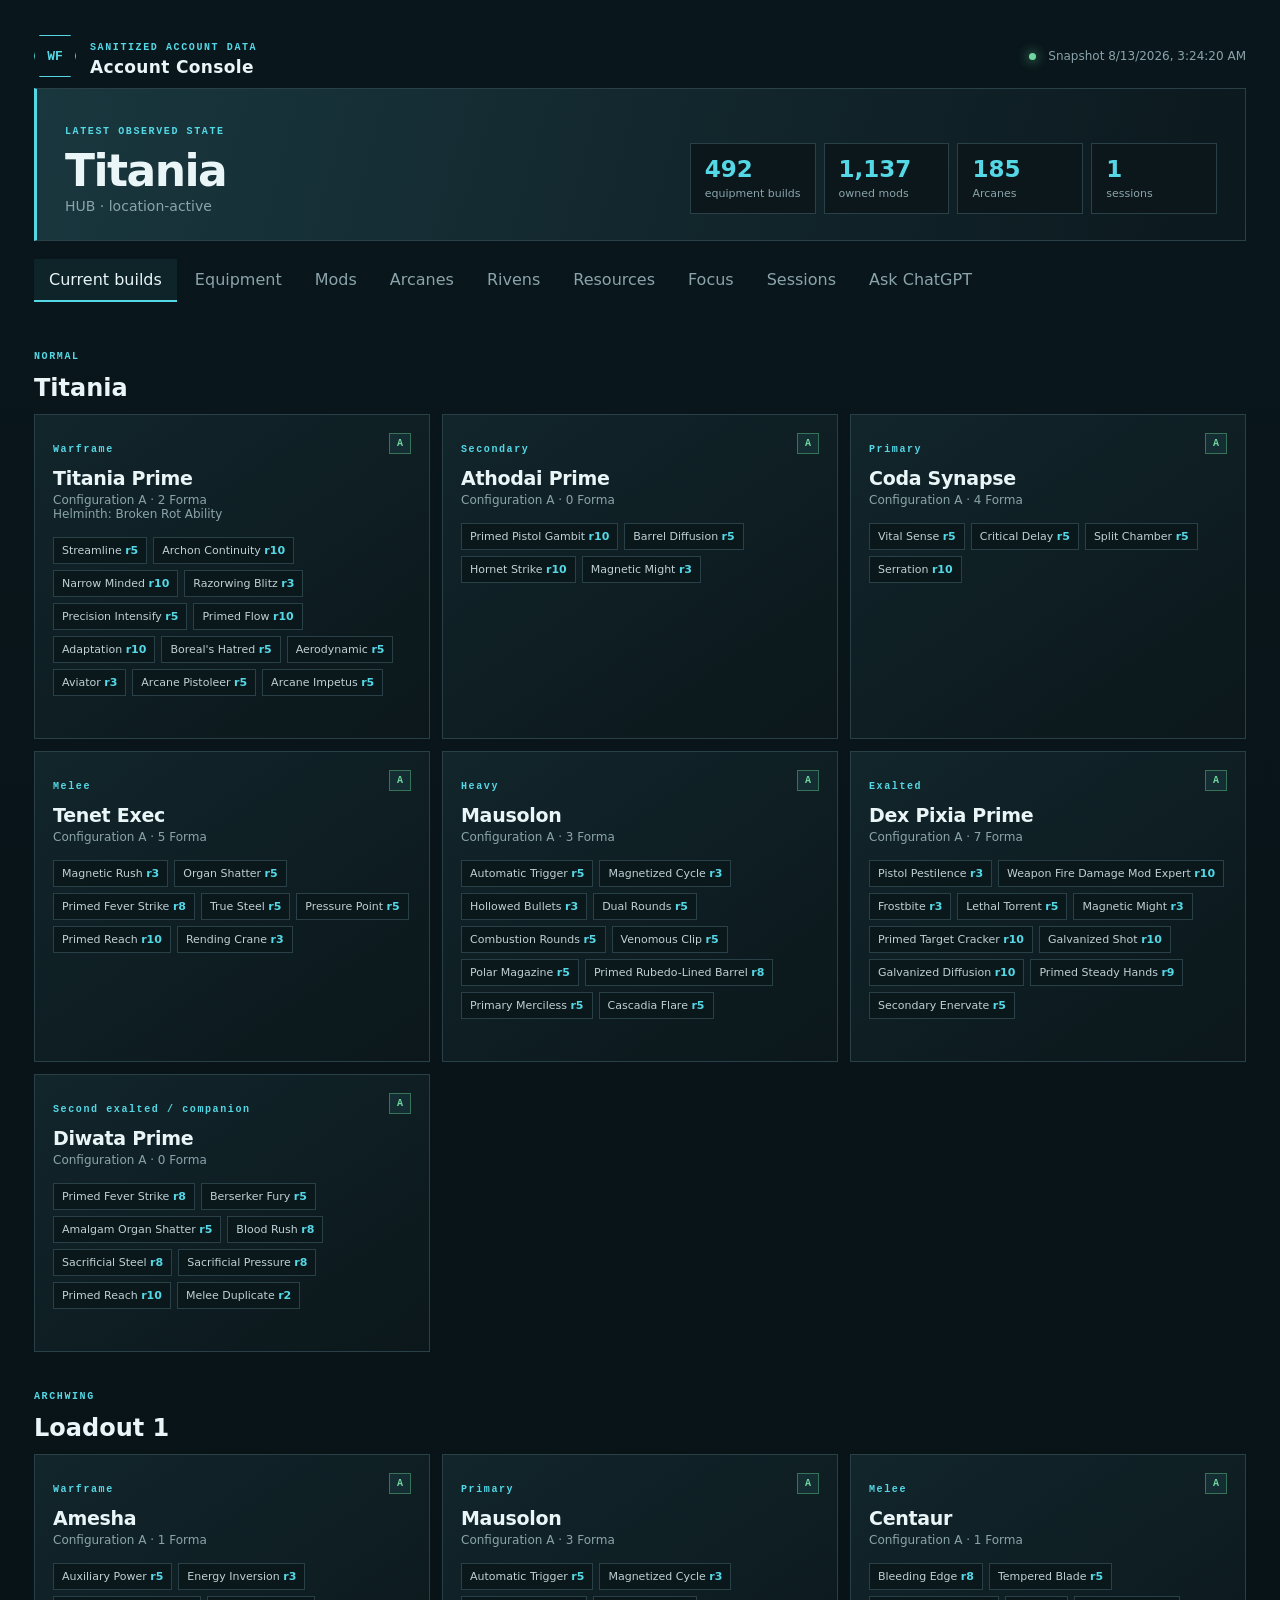
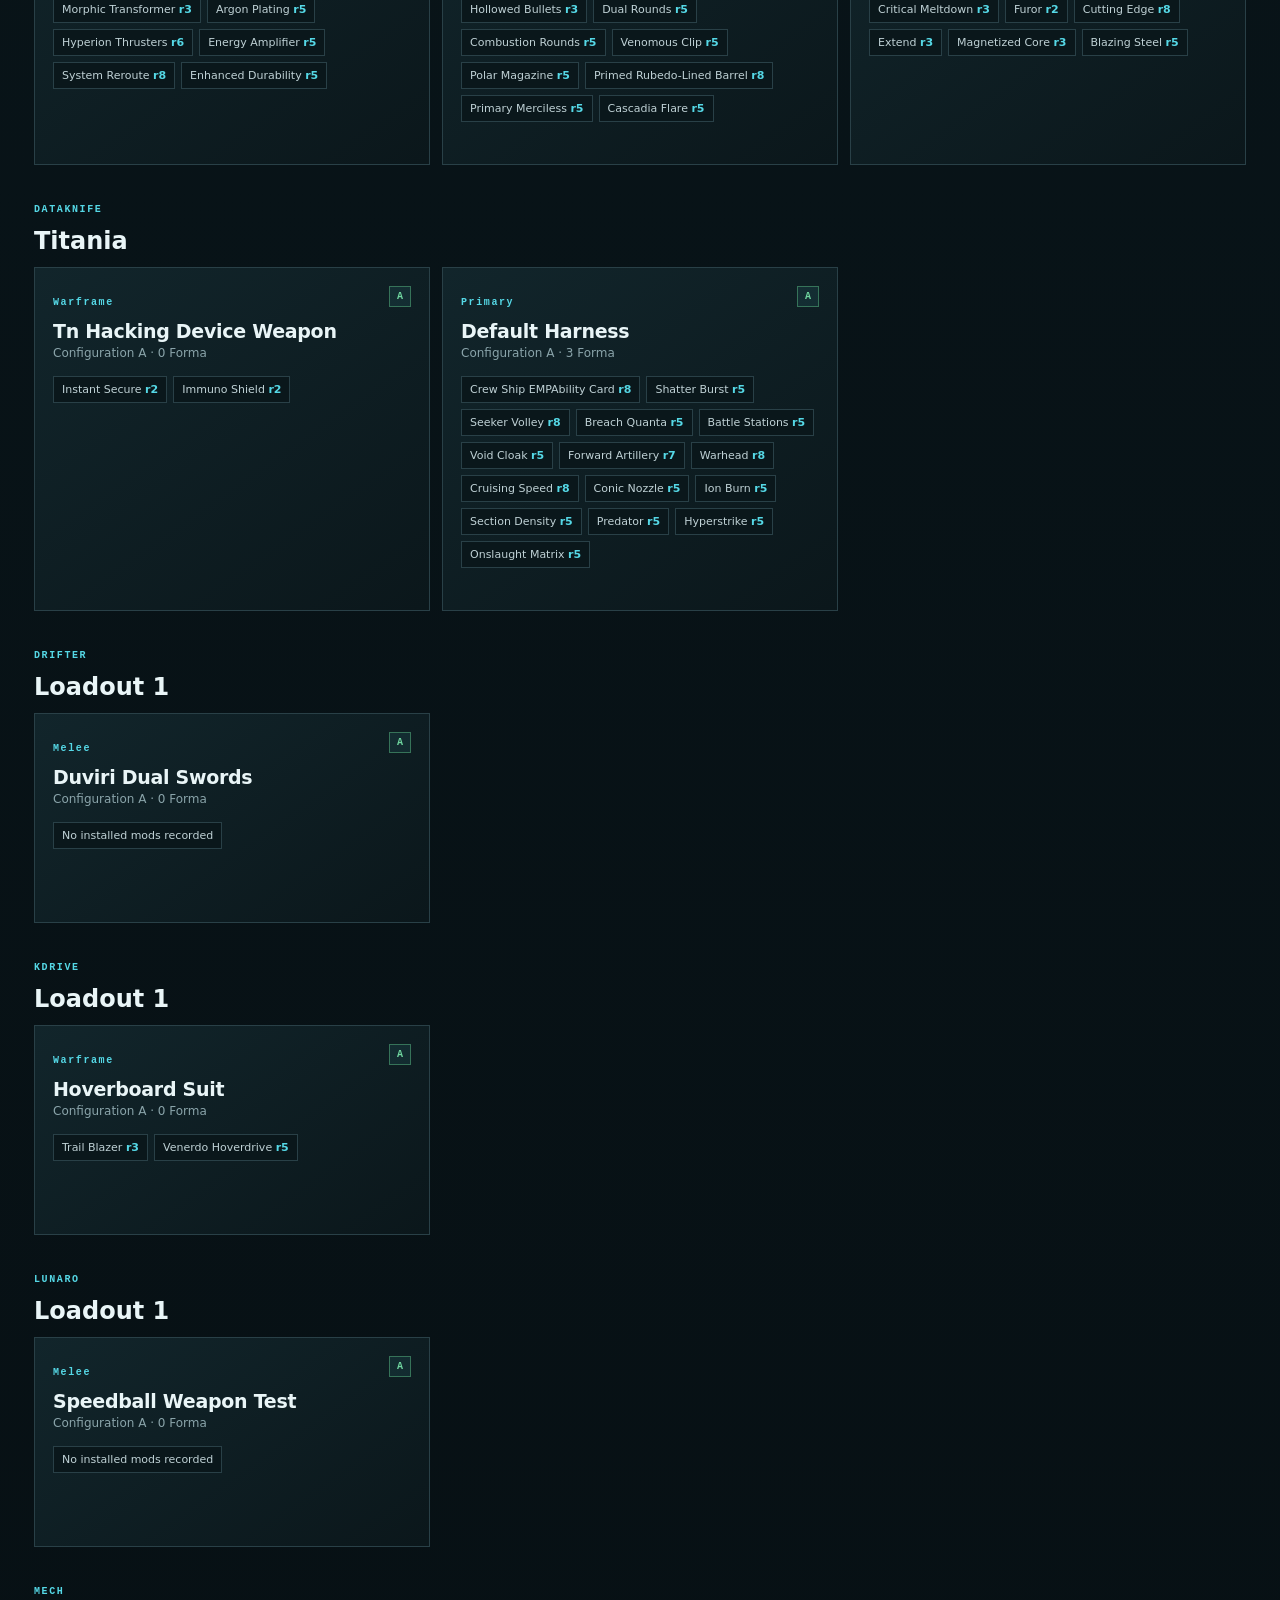
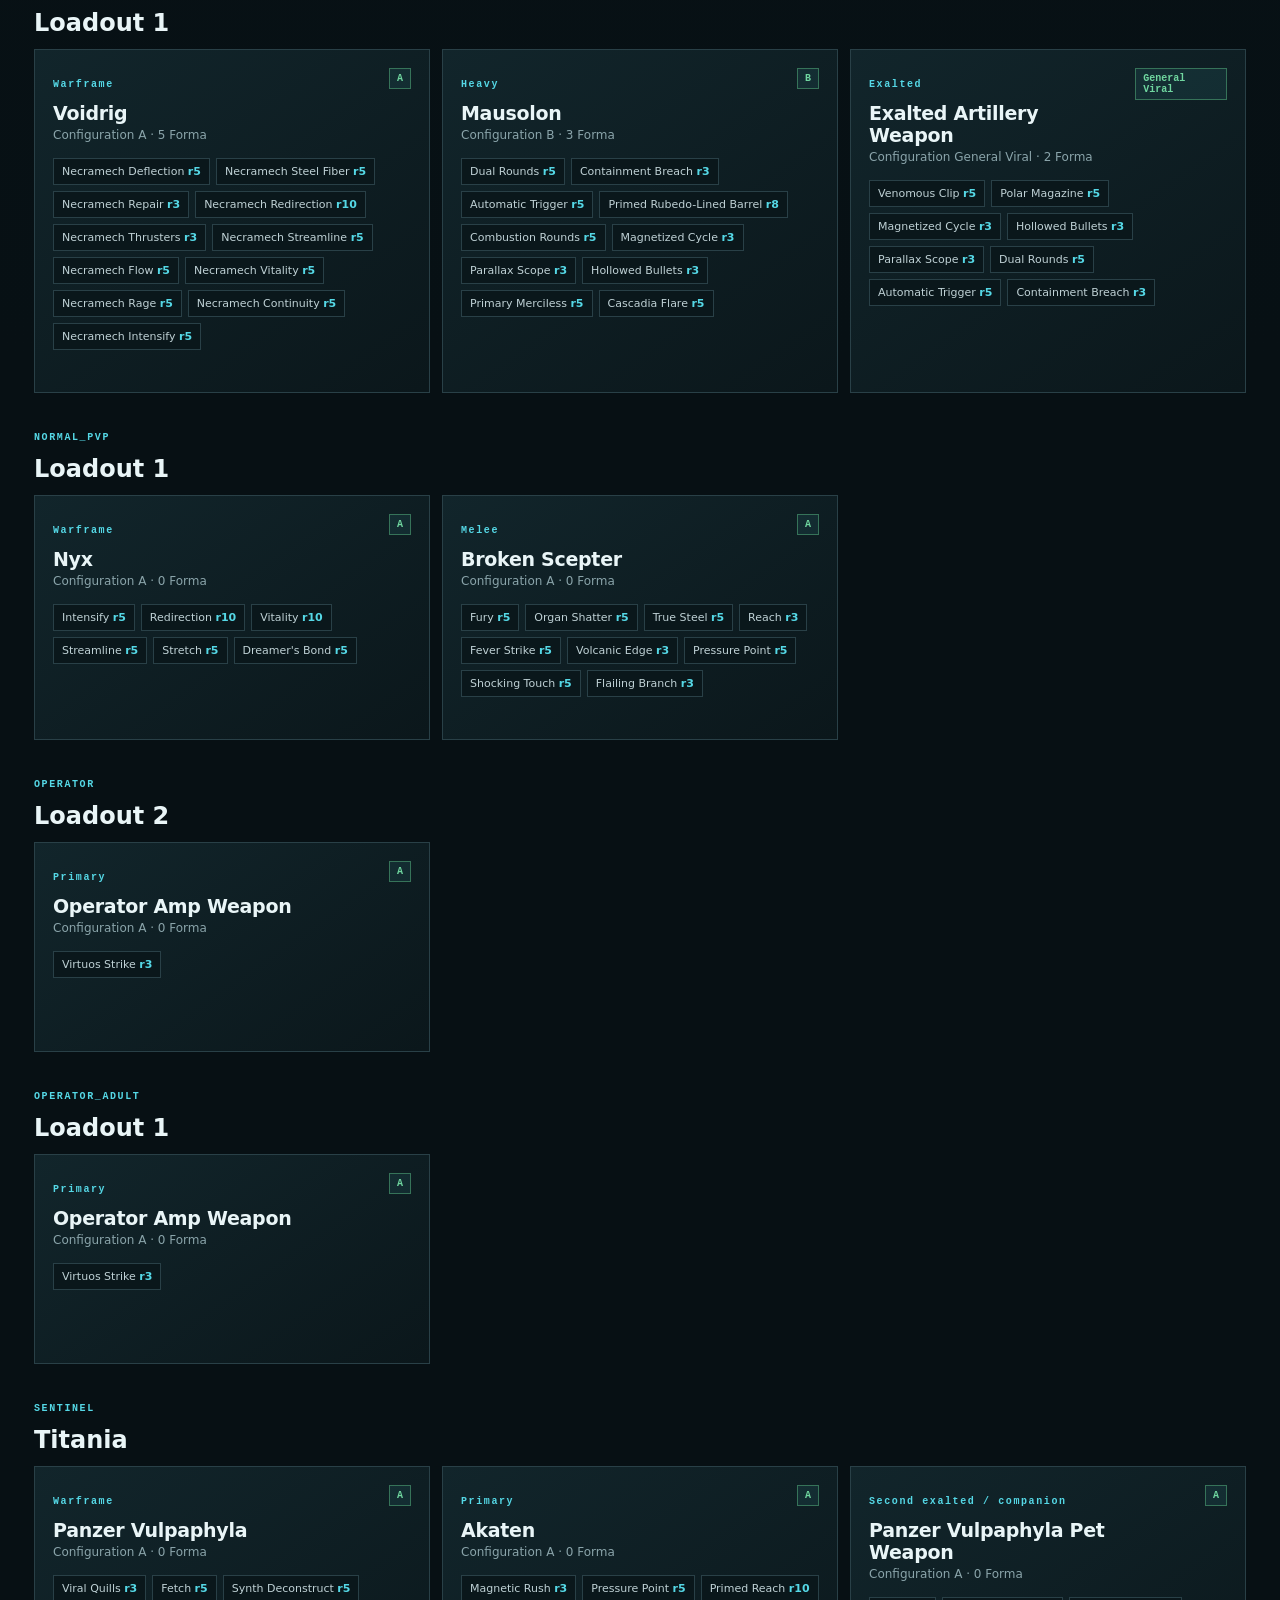
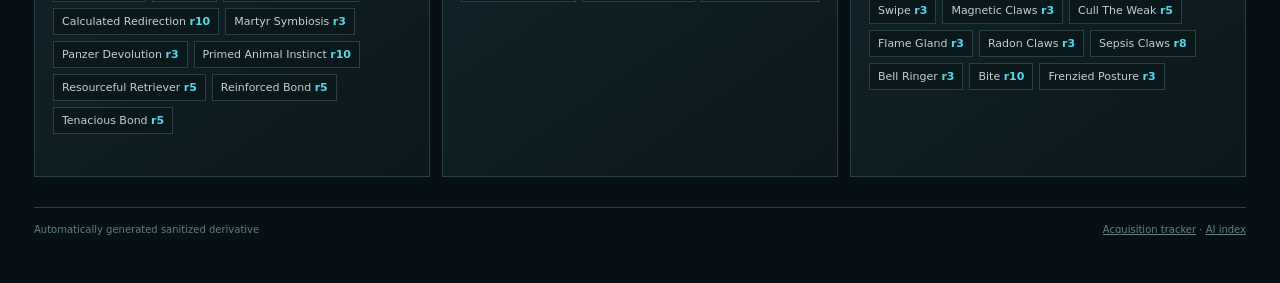
==== account.html @ 4cab3a06 "Add automatic session and account console" ====
<!doctype html>
<html lang="en">
<head>
  <meta charset="UTF-8">
  <meta name="viewport" content="width=device-width, initial-scale=1">
  <meta name="theme-color" content="#071014">
  <meta name="description" content="Sanitized Warframe builds, inventory details, and session history">
  <title>Warframe Account Console</title>
  <link rel="stylesheet" href="styles.css?v=20260812">
  <link rel="stylesheet" href="account.css?v=20260812">
</head>
<body>
  <main id="account-app"><div class="loading">Loading sanitized account data…</div></main>
  <script type="module" src="account.js?v=20260812"></script>
</body>
</html>
---- styles.css ----
:root { --ink:#e9f5f7; --muted:#8aa4aa; --panel:#101b20; --panel2:#14252b; --line:#294047; --cyan:#55d8e6; --cyan2:#183b43; --amber:#efb45d; --green:#70d7a0; --violet:#b49cf1; --bg:#071014; }
* { box-sizing:border-box; }
html { background:var(--bg); color-scheme:dark; }
body { margin:0; color:var(--ink); background:radial-gradient(circle at 80% -10%, #173943 0, transparent 32rem), linear-gradient(180deg,#09161b 0,#071014 70%); font-family:Inter,ui-sans-serif,system-ui,-apple-system,"Segoe UI",sans-serif; min-height:100vh; }
button,input,select { font:inherit; }
button,a,summary { -webkit-tap-highlight-color:transparent; }
main { width:min(1540px,100%); margin:auto; padding:24px 34px 48px; }
.masthead { display:flex; align-items:center; gap:14px; min-height:64px; }
.brand-mark { display:grid; place-items:center; width:42px; height:42px; border:1px solid var(--cyan); color:var(--cyan); font:700 13px/1 ui-monospace,monospace; clip-path:polygon(13% 0,87% 0,100% 50%,87% 100%,13% 100%,0 50%); }
.brand-copy span,.eyebrow,.need span,.project div>span { color:var(--cyan); font:700 10px/1.4 ui-monospace,monospace; letter-spacing:.16em; }
.brand-copy h1 { margin:2px 0 0; font-size:17px; letter-spacing:.02em; }
.sync { margin-left:auto; color:var(--muted); font-size:12px; }
.sync i { display:inline-block; width:7px; height:7px; margin-right:8px; border-radius:50%; background:var(--green); box-shadow:0 0 12px var(--green); }
.hero { border:1px solid var(--line); border-left:3px solid var(--cyan); background:linear-gradient(105deg,rgba(29,62,70,.82),rgba(12,25,30,.9)); padding:26px 28px; display:flex; gap:24px; align-items:end; justify-content:space-between; }
.hero h2 { margin:5px 0 5px; font-size:clamp(25px,4vw,44px); line-height:1; letter-spacing:-.035em; }
.lede { margin:0; color:var(--muted); font-size:14px; }
.stat-row { display:grid; grid-template-columns:repeat(4,minmax(88px,1fr)); gap:8px; }
.stat-row button { color:var(--ink); min-width:96px; border:1px solid var(--line); background:#0b171b; padding:12px 14px; text-align:left; cursor:pointer; }
.stat-row button:hover { border-color:var(--cyan); }
.stat-row b { display:block; color:var(--cyan); font-size:23px; font-weight:650; }
.stat-row span { color:var(--muted); font-size:11px; }
.view-tabs { display:flex; gap:3px; overflow-x:auto; padding:18px 0 10px; scrollbar-width:none; }
.view-tabs button { white-space:nowrap; border:0; border-bottom:2px solid transparent; color:var(--muted); background:transparent; padding:11px 15px; cursor:pointer; }
.view-tabs button.active { color:var(--ink); border-color:var(--cyan); background:rgba(85,216,230,.07); }
.view-tabs span { margin-left:7px; color:#638087; font:11px ui-monospace,monospace; }
.view-tabs .account-link { margin-left:auto; white-space:nowrap; color:var(--violet); border-bottom:2px solid #5e527e; padding:11px 15px; text-decoration:none; font-size:12px; }
.controls { display:flex; gap:10px; justify-content:space-between; margin:9px 0 16px; }
.status-warning { margin:0 0 14px; border:1px solid #765f3b; border-left:3px solid var(--amber); background:#241e15; color:#d9c8aa; padding:12px 14px; font-size:12px; line-height:1.5; }
.status-warning strong { color:var(--amber); }
.search { flex:1; max-width:580px; display:flex; align-items:center; gap:9px; border:1px solid var(--line); background:#0b171b; padding:0 14px; }
.search span { color:var(--cyan); font-size:22px; transform:rotate(-15deg); }
.search input { width:100%; padding:12px 0; border:0; outline:0; background:transparent; color:var(--ink); }
select { border:1px solid var(--line); background:#0b171b; color:var(--ink); padding:0 34px 0 13px; }
.card-grid { display:grid; grid-template-columns:repeat(3,minmax(0,1fr)); gap:12px; }
.item-card { position:relative; min-height:250px; border:1px solid var(--line); background:linear-gradient(145deg,rgba(18,38,44,.96),rgba(11,23,27,.98)); padding:18px 18px 42px; transition:.18s ease; }
.item-card:hover { border-color:#4e737b; transform:translateY(-2px); box-shadow:0 12px 35px rgba(0,0,0,.25); }
.item-topline { display:flex; justify-content:space-between; gap:14px; }
.item-card h3,.project h3 { margin:0; font-size:19px; letter-spacing:-.015em; }
.meta,.route { color:var(--muted); font-size:12px; }
.meta { margin:4px 0 0; text-transform:capitalize; }
.pill { height:fit-content; padding:4px 7px; border:1px solid #39818a; color:var(--cyan); background:rgba(85,216,230,.08); font:700 10px ui-monospace,monospace; }
.pill.amber { color:var(--amber); border-color:#765f3b; background:#2b2418; }.pill.green { color:var(--green); border-color:#367359; }.pill.violet { color:var(--violet); border-color:#5e527e; }
.need { margin:17px 0 10px; color:#fff; font-size:13px; line-height:1.45; }
.need span { display:block; margin-bottom:4px; font-size:9px; }
.route { margin:0 0 8px; }
.steps { margin:0; color:#cbdadd; font-size:13px; line-height:1.45; }
details { margin-top:12px; color:var(--muted); font-size:12px; }
summary { color:#b9d7db; cursor:pointer; }
details p { margin:7px 0 0; line-height:1.45; }
.source { position:absolute; left:18px; bottom:16px; color:var(--cyan); text-decoration:none; font-size:11px; }
.muted-card { background:linear-gradient(145deg,rgba(29,25,42,.84),rgba(11,20,25,.98)); }
.project-list { display:grid; gap:9px; }
.project { display:grid; grid-template-columns:1fr 1.8fr 1.3fr; gap:22px; align-items:center; border:1px solid var(--line); border-left:3px solid #61777d; background:var(--panel); padding:17px 20px; }
.project.active { border-left-color:var(--cyan); }.project.parked { opacity:.68; }.project.settled { border-left-color:var(--green); opacity:.72; }
.project p { margin:4px 0 0; color:var(--muted); font-size:12px; line-height:1.4; }
.project-status { display:inline-block; margin-bottom:6px; }
.table-shell { border:1px solid var(--line); overflow:hidden; }
.table-head,.table-row { display:grid; grid-template-columns:1.4fr .65fr 1fr .5fr 70px; gap:14px; align-items:center; min-height:45px; padding:8px 15px; }
.table-head { background:#13272d; color:var(--cyan); font:700 10px ui-monospace,monospace; letter-spacing:.12em; text-transform:uppercase; }
.table-row { position:relative; border-top:1px solid #1d3035; color:var(--muted); font-size:12px; }
.table-row:nth-child(odd) { background:rgba(21,39,44,.45); }.table-row strong { color:var(--ink); }.table-row .source { position:static; }
.load-more { display:block; margin:22px auto 0; border:1px solid var(--cyan); background:transparent; color:var(--cyan); padding:11px 24px; cursor:pointer; }
.empty { padding:60px; text-align:center; color:var(--muted); border:1px solid var(--line); }
footer { display:flex; justify-content:space-between; gap:20px; border-top:1px solid var(--line); margin-top:30px; padding-top:16px; color:#5f7c82; font-size:10px; }
.loading,.error { margin:18vh auto; max-width:720px; padding:36px; border:1px solid var(--line); background:var(--panel); text-align:center; color:var(--muted); }
@media (max-width:980px) { main{padding:18px}.hero{align-items:stretch;flex-direction:column}.card-grid{grid-template-columns:repeat(2,minmax(0,1fr))}.stat-row{width:100%}.project{grid-template-columns:1fr}.table-head,.table-row{grid-template-columns:1.2fr .7fr 1fr 55px}.table-head span:nth-child(3),.table-row span:nth-child(3){display:none} }
@media (max-width:620px) { main{padding:13px}.masthead{min-height:55px}.sync{font-size:10px}.hero{padding:20px 18px}.stat-row{grid-template-columns:repeat(2,1fr)}.stat-row button{min-width:0}.card-grid{grid-template-columns:1fr}.controls{align-items:stretch;flex-direction:column}.search{max-width:none}select{height:43px}.item-card{min-height:230px}.table-head,.table-row{grid-template-columns:1.4fr .75fr .55fr}.table-head span:nth-child(2),.table-row span:nth-child(2){display:none}.table-head span:nth-child(5),.table-row a{display:block}.table-head span:nth-child(4){display:none}.table-row span:nth-child(4){display:none}footer{flex-direction:column}.brand-copy span{display:none} }
---- account.css ----
.brand-mark { text-decoration:none; }
.account-hero h2 { text-transform:none; }
.section-title { display:flex; align-items:end; justify-content:space-between; margin:28px 0 12px; }
.section-title h2 { margin:3px 0 0; }
.loadout-section:first-child .section-title { margin-top:8px; }
.build-card { min-height:210px; }
.build-mods { display:flex; flex-wrap:wrap; gap:6px; margin-top:16px; }
.build-mods span { border:1px solid #294047; background:#0a171b; color:#bfd1d5; padding:6px 8px; font-size:11px; }
.build-mods b { color:var(--cyan); font-weight:600; }
.data-table { border:1px solid var(--line); overflow:auto; }
.data-head,.data-row { display:grid; grid-template-columns:minmax(210px,1.5fr) repeat(4,minmax(110px,1fr)); gap:16px; min-width:850px; padding:10px 15px; align-items:center; }
.data-head { position:sticky; top:0; background:#13272d; color:var(--cyan); font:700 10px ui-monospace,monospace; letter-spacing:.12em; text-transform:uppercase; }
.data-row { border-top:1px solid #1d3035; color:var(--muted); font-size:12px; }
.data-row span:first-child { color:var(--ink); font-weight:650; }
.json-preview { overflow:auto; white-space:pre-wrap; color:#9bb9bf; font:11px/1.5 ui-monospace,Consolas,monospace; }
.focus-grid { display:grid; grid-template-columns:1fr 1fr; gap:12px; }
.chatgpt-panel { border:1px solid var(--line); border-left:3px solid var(--violet); background:linear-gradient(135deg,#18172a,#0c181d); padding:28px; }
.chatgpt-panel h2 { margin:5px 0 8px; font-size:clamp(24px,4vw,42px); }
.chatgpt-panel textarea { width:100%; min-height:190px; margin:24px 0 12px; resize:vertical; border:1px solid var(--line); background:#081216; color:#d9e7e9; padding:16px; font:12px/1.55 ui-monospace,Consolas,monospace; }
.action-row { display:flex; gap:9px; flex-wrap:wrap; }
.action-row button,.action-row a { border:1px solid var(--cyan); background:transparent; color:var(--cyan); padding:10px 14px; text-decoration:none; cursor:pointer; }
.privacy-box { margin-top:18px; border-top:1px solid var(--line); padding-top:14px; color:#718c92; font-size:11px; line-height:1.55; }
footer a { color:#638087; }
@media(max-width:800px){.focus-grid{grid-template-columns:1fr}.sync{display:none}}
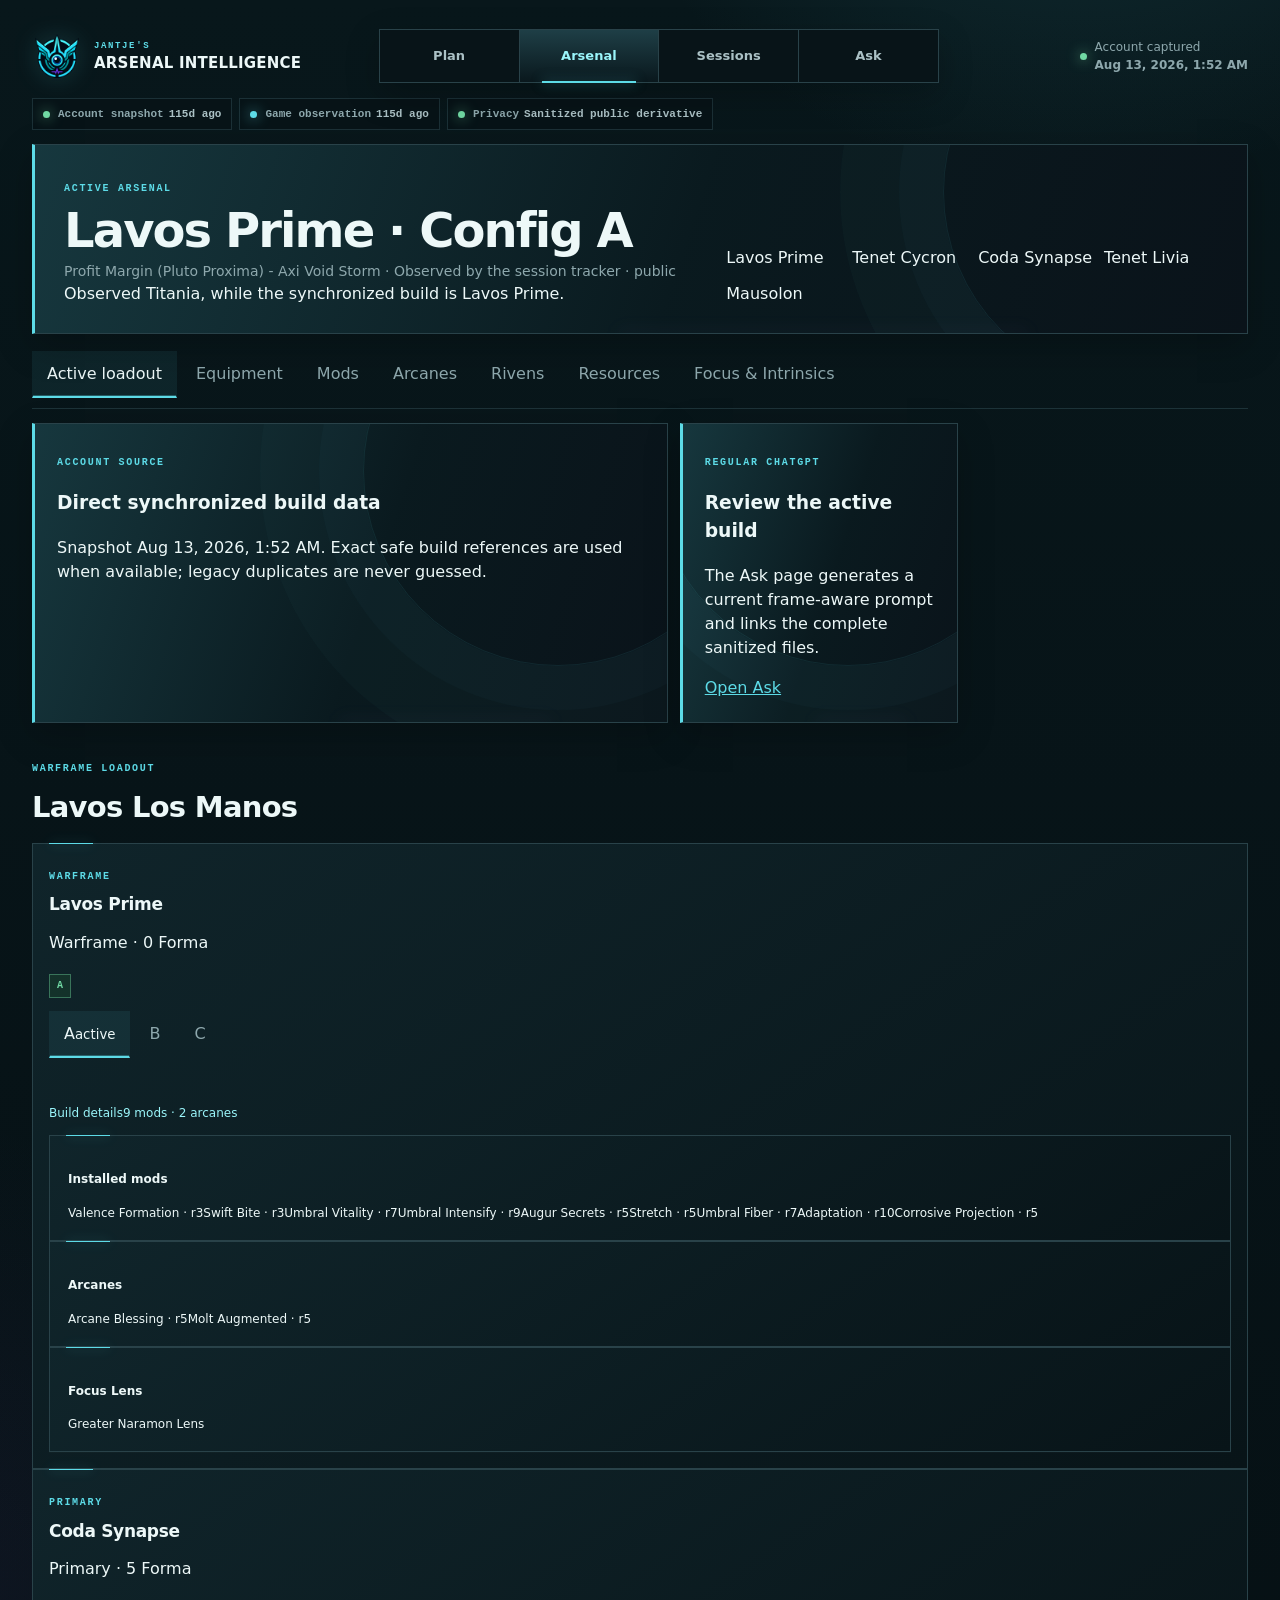
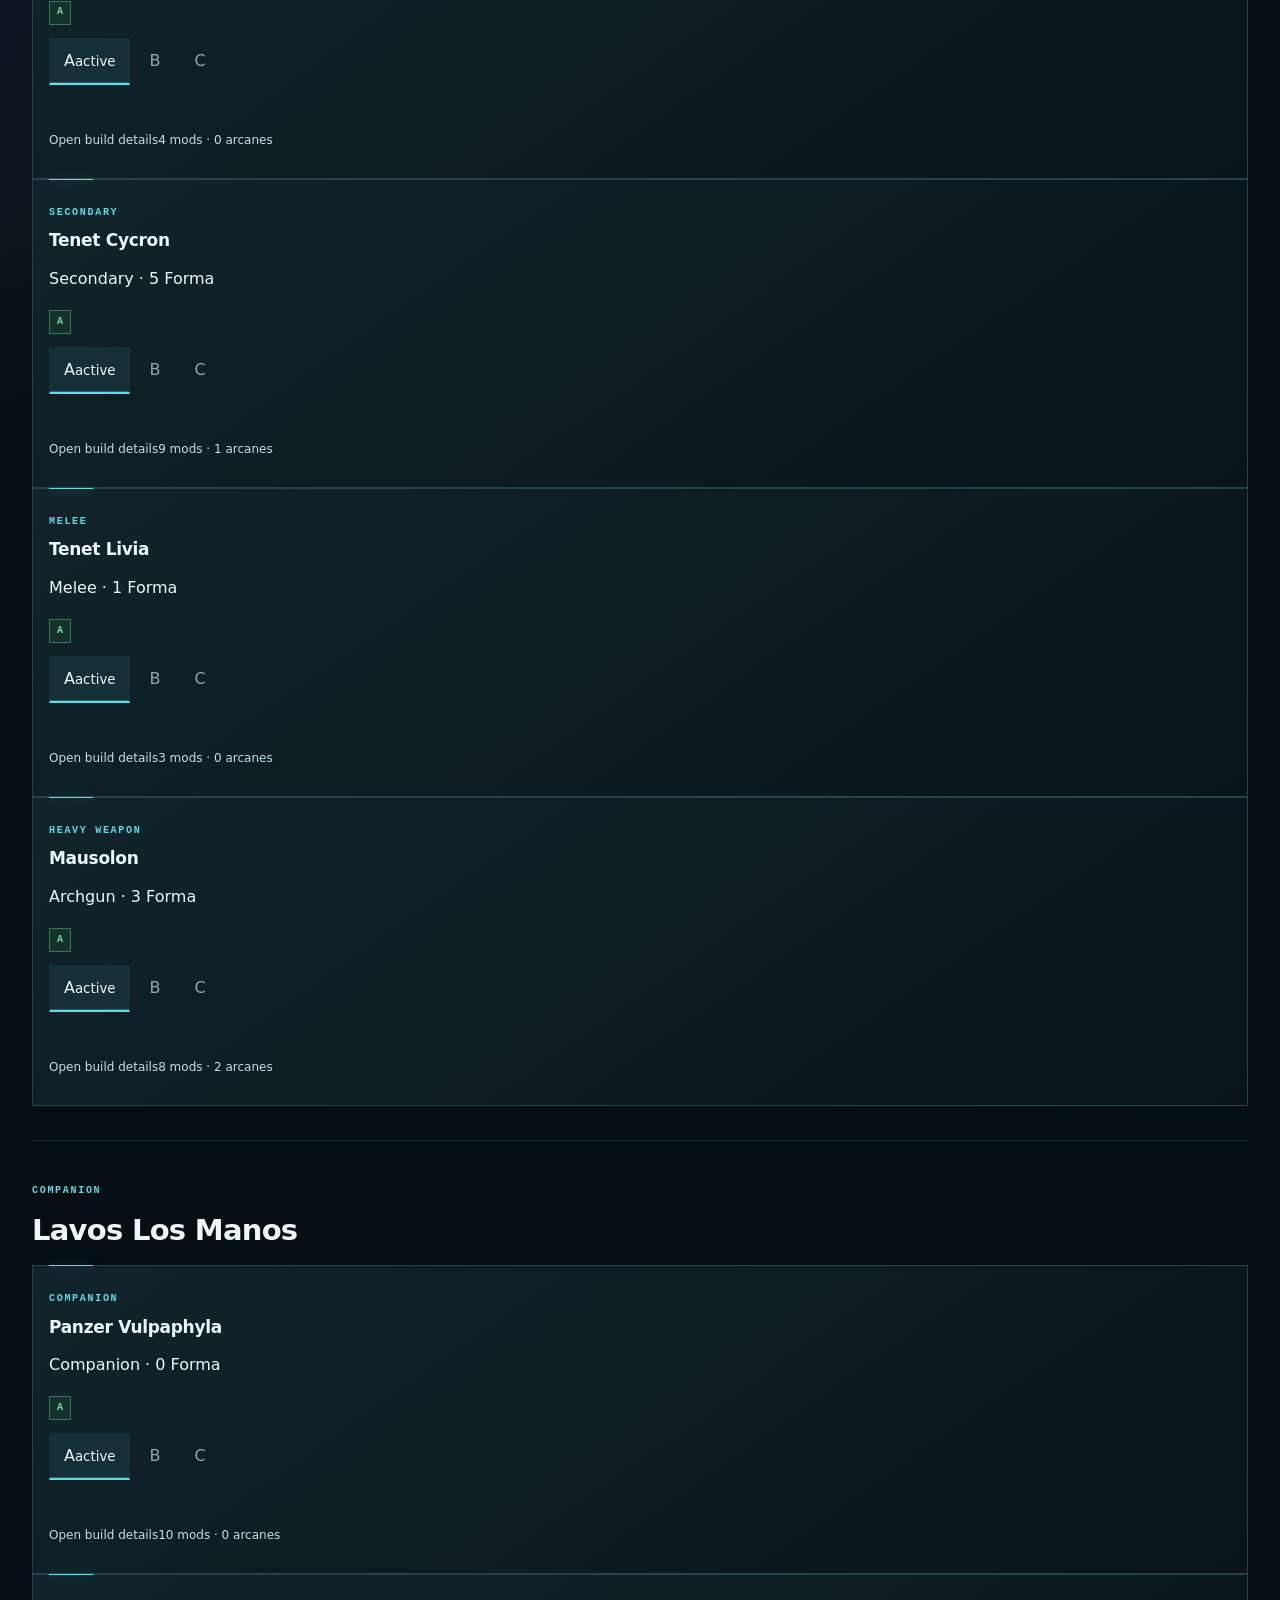
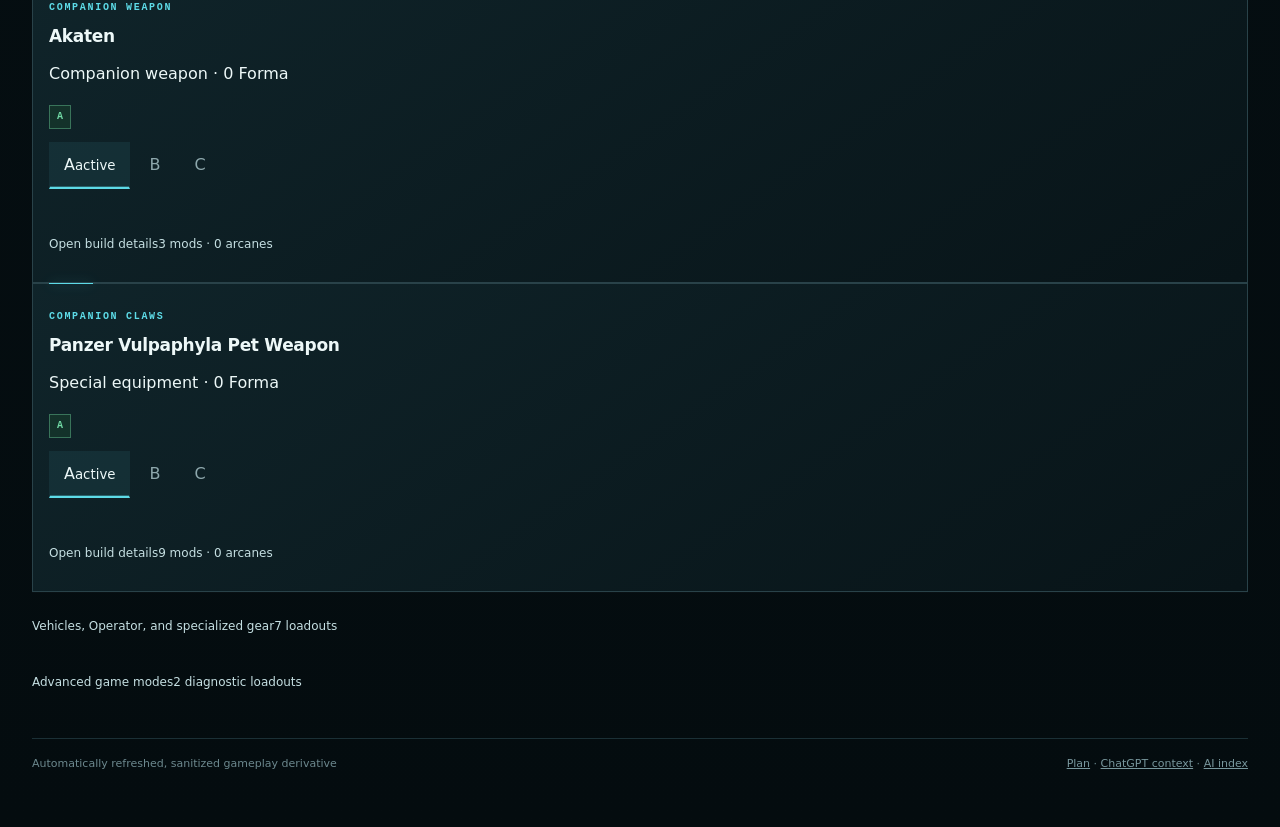
==== commit 15956f42: "Redesign tracker and correct direct account data # Conflicts: #	chatgpt-context.md #	data/account/cu" ====
--- a/account.html
+++ b/account.html
@@ -2,15 +2,28 @@
 <html lang="en">
 <head>
   <meta charset="UTF-8">
-  <meta name="viewport" content="width=device-width, initial-scale=1">
-  <meta name="theme-color" content="#071014">
-  <meta name="description" content="Sanitized Warframe builds, inventory details, and session history">
-  <title>Warframe Account Console</title>
-  <link rel="stylesheet" href="styles.css?v=20260812">
-  <link rel="stylesheet" href="account.css?v=20260812">
+  <meta name="viewport" content="width=device-width, initial-scale=1, viewport-fit=cover">
+  <meta name="theme-color" content="#071216">
+  <meta name="color-scheme" content="dark">
+  <meta name="description" content="Public-safe Warframe builds, inventory intelligence, Focus progress, and session history.">
+  <meta property="og:title" content="Warframe Arsenal Intelligence">
+  <meta property="og:description" content="Current builds and deeper public-safe Warframe account context.">
+  <meta property="og:image" content="assets/og.png">
+  <title>Warframe Arsenal Intelligence</title>
+  <link rel="icon" type="image/png" href="assets/arsenal-mark.png">
+  <link rel="stylesheet" href="styles.css?v=20260813c">
+  <link rel="stylesheet" href="account.css?v=20260813c">
 </head>
 <body>
-  <main id="account-app"><div class="loading">Loading sanitized account data…</div></main>
-  <script type="module" src="account.js?v=20260812"></script>
+  <a class="skip-link" href="#account-app">Skip to Arsenal</a>
+  <main id="account-app" tabindex="-1">
+    <div class="loading" role="status" aria-live="polite">
+      <span class="loading-mark" aria-hidden="true"></span>
+      <strong>Synchronizing Arsenal intelligence</strong>
+      <span>Loading the current public-safe account snapshot…</span>
+    </div>
+  </main>
+  <noscript><p class="noscript">This console needs JavaScript to assemble the current public-safe account snapshot.</p></noscript>
+  <script type="module" src="account.js?v=20260813c"></script>
 </body>
 </html>
--- a/styles.css
+++ b/styles.css
@@ -1,67 +1,1733 @@
-:root { --ink:#e9f5f7; --muted:#8aa4aa; --panel:#101b20; --panel2:#14252b; --line:#294047; --cyan:#55d8e6; --cyan2:#183b43; --amber:#efb45d; --green:#70d7a0; --violet:#b49cf1; --bg:#071014; }
-* { box-sizing:border-box; }
-html { background:var(--bg); color-scheme:dark; }
-body { margin:0; color:var(--ink); background:radial-gradient(circle at 80% -10%, #173943 0, transparent 32rem), linear-gradient(180deg,#09161b 0,#071014 70%); font-family:Inter,ui-sans-serif,system-ui,-apple-system,"Segoe UI",sans-serif; min-height:100vh; }
-button,input,select { font:inherit; }
-button,a,summary { -webkit-tap-highlight-color:transparent; }
-main { width:min(1540px,100%); margin:auto; padding:24px 34px 48px; }
-.masthead { display:flex; align-items:center; gap:14px; min-height:64px; }
-.brand-mark { display:grid; place-items:center; width:42px; height:42px; border:1px solid var(--cyan); color:var(--cyan); font:700 13px/1 ui-monospace,monospace; clip-path:polygon(13% 0,87% 0,100% 50%,87% 100%,13% 100%,0 50%); }
-.brand-copy span,.eyebrow,.need span,.project div>span { color:var(--cyan); font:700 10px/1.4 ui-monospace,monospace; letter-spacing:.16em; }
-.brand-copy h1 { margin:2px 0 0; font-size:17px; letter-spacing:.02em; }
-.sync { margin-left:auto; color:var(--muted); font-size:12px; }
-.sync i { display:inline-block; width:7px; height:7px; margin-right:8px; border-radius:50%; background:var(--green); box-shadow:0 0 12px var(--green); }
-.hero { border:1px solid var(--line); border-left:3px solid var(--cyan); background:linear-gradient(105deg,rgba(29,62,70,.82),rgba(12,25,30,.9)); padding:26px 28px; display:flex; gap:24px; align-items:end; justify-content:space-between; }
-.hero h2 { margin:5px 0 5px; font-size:clamp(25px,4vw,44px); line-height:1; letter-spacing:-.035em; }
-.lede { margin:0; color:var(--muted); font-size:14px; }
-.stat-row { display:grid; grid-template-columns:repeat(4,minmax(88px,1fr)); gap:8px; }
-.stat-row button { color:var(--ink); min-width:96px; border:1px solid var(--line); background:#0b171b; padding:12px 14px; text-align:left; cursor:pointer; }
-.stat-row button:hover { border-color:var(--cyan); }
-.stat-row b { display:block; color:var(--cyan); font-size:23px; font-weight:650; }
-.stat-row span { color:var(--muted); font-size:11px; }
-.view-tabs { display:flex; gap:3px; overflow-x:auto; padding:18px 0 10px; scrollbar-width:none; }
-.view-tabs button { white-space:nowrap; border:0; border-bottom:2px solid transparent; color:var(--muted); background:transparent; padding:11px 15px; cursor:pointer; }
-.view-tabs button.active { color:var(--ink); border-color:var(--cyan); background:rgba(85,216,230,.07); }
-.view-tabs span { margin-left:7px; color:#638087; font:11px ui-monospace,monospace; }
-.view-tabs .account-link { margin-left:auto; white-space:nowrap; color:var(--violet); border-bottom:2px solid #5e527e; padding:11px 15px; text-decoration:none; font-size:12px; }
-.controls { display:flex; gap:10px; justify-content:space-between; margin:9px 0 16px; }
-.status-warning { margin:0 0 14px; border:1px solid #765f3b; border-left:3px solid var(--amber); background:#241e15; color:#d9c8aa; padding:12px 14px; font-size:12px; line-height:1.5; }
-.status-warning strong { color:var(--amber); }
-.search { flex:1; max-width:580px; display:flex; align-items:center; gap:9px; border:1px solid var(--line); background:#0b171b; padding:0 14px; }
-.search span { color:var(--cyan); font-size:22px; transform:rotate(-15deg); }
-.search input { width:100%; padding:12px 0; border:0; outline:0; background:transparent; color:var(--ink); }
-select { border:1px solid var(--line); background:#0b171b; color:var(--ink); padding:0 34px 0 13px; }
-.card-grid { display:grid; grid-template-columns:repeat(3,minmax(0,1fr)); gap:12px; }
-.item-card { position:relative; min-height:250px; border:1px solid var(--line); background:linear-gradient(145deg,rgba(18,38,44,.96),rgba(11,23,27,.98)); padding:18px 18px 42px; transition:.18s ease; }
-.item-card:hover { border-color:#4e737b; transform:translateY(-2px); box-shadow:0 12px 35px rgba(0,0,0,.25); }
-.item-topline { display:flex; justify-content:space-between; gap:14px; }
-.item-card h3,.project h3 { margin:0; font-size:19px; letter-spacing:-.015em; }
-.meta,.route { color:var(--muted); font-size:12px; }
-.meta { margin:4px 0 0; text-transform:capitalize; }
-.pill { height:fit-content; padding:4px 7px; border:1px solid #39818a; color:var(--cyan); background:rgba(85,216,230,.08); font:700 10px ui-monospace,monospace; }
-.pill.amber { color:var(--amber); border-color:#765f3b; background:#2b2418; }.pill.green { color:var(--green); border-color:#367359; }.pill.violet { color:var(--violet); border-color:#5e527e; }
-.need { margin:17px 0 10px; color:#fff; font-size:13px; line-height:1.45; }
-.need span { display:block; margin-bottom:4px; font-size:9px; }
-.route { margin:0 0 8px; }
-.steps { margin:0; color:#cbdadd; font-size:13px; line-height:1.45; }
-details { margin-top:12px; color:var(--muted); font-size:12px; }
-summary { color:#b9d7db; cursor:pointer; }
-details p { margin:7px 0 0; line-height:1.45; }
-.source { position:absolute; left:18px; bottom:16px; color:var(--cyan); text-decoration:none; font-size:11px; }
-.muted-card { background:linear-gradient(145deg,rgba(29,25,42,.84),rgba(11,20,25,.98)); }
-.project-list { display:grid; gap:9px; }
-.project { display:grid; grid-template-columns:1fr 1.8fr 1.3fr; gap:22px; align-items:center; border:1px solid var(--line); border-left:3px solid #61777d; background:var(--panel); padding:17px 20px; }
-.project.active { border-left-color:var(--cyan); }.project.parked { opacity:.68; }.project.settled { border-left-color:var(--green); opacity:.72; }
-.project p { margin:4px 0 0; color:var(--muted); font-size:12px; line-height:1.4; }
-.project-status { display:inline-block; margin-bottom:6px; }
-.table-shell { border:1px solid var(--line); overflow:hidden; }
-.table-head,.table-row { display:grid; grid-template-columns:1.4fr .65fr 1fr .5fr 70px; gap:14px; align-items:center; min-height:45px; padding:8px 15px; }
-.table-head { background:#13272d; color:var(--cyan); font:700 10px ui-monospace,monospace; letter-spacing:.12em; text-transform:uppercase; }
-.table-row { position:relative; border-top:1px solid #1d3035; color:var(--muted); font-size:12px; }
-.table-row:nth-child(odd) { background:rgba(21,39,44,.45); }.table-row strong { color:var(--ink); }.table-row .source { position:static; }
-.load-more { display:block; margin:22px auto 0; border:1px solid var(--cyan); background:transparent; color:var(--cyan); padding:11px 24px; cursor:pointer; }
-.empty { padding:60px; text-align:center; color:var(--muted); border:1px solid var(--line); }
-footer { display:flex; justify-content:space-between; gap:20px; border-top:1px solid var(--line); margin-top:30px; padding-top:16px; color:#5f7c82; font-size:10px; }
-.loading,.error { margin:18vh auto; max-width:720px; padding:36px; border:1px solid var(--line); background:var(--panel); text-align:center; color:var(--muted); }
-@media (max-width:980px) { main{padding:18px}.hero{align-items:stretch;flex-direction:column}.card-grid{grid-template-columns:repeat(2,minmax(0,1fr))}.stat-row{width:100%}.project{grid-template-columns:1fr}.table-head,.table-row{grid-template-columns:1.2fr .7fr 1fr 55px}.table-head span:nth-child(3),.table-row span:nth-child(3){display:none} }
-@media (max-width:620px) { main{padding:13px}.masthead{min-height:55px}.sync{font-size:10px}.hero{padding:20px 18px}.stat-row{grid-template-columns:repeat(2,1fr)}.stat-row button{min-width:0}.card-grid{grid-template-columns:1fr}.controls{align-items:stretch;flex-direction:column}.search{max-width:none}select{height:43px}.item-card{min-height:230px}.table-head,.table-row{grid-template-columns:1.4fr .75fr .55fr}.table-head span:nth-child(2),.table-row span:nth-child(2){display:none}.table-head span:nth-child(5),.table-row a{display:block}.table-head span:nth-child(4){display:none}.table-row span:nth-child(4){display:none}footer{flex-direction:column}.brand-copy span{display:none} }
+:root {
+  --ink: #edf8f8;
+  --ink-soft: #c9dcdf;
+  --muted: #8ea8ad;
+  --muted-strong: #abc1c5;
+  --panel: #0c181c;
+  --panel-raised: #102126;
+  --panel-soft: #0a1519;
+  --line: #294249;
+  --line-soft: #1b3036;
+  --line-bright: #3f6870;
+  --cyan: #5ddbe7;
+  --cyan-bright: #9af5fa;
+  --cyan-deep: #173c43;
+  --amber: #efb45d;
+  --amber-deep: #49351f;
+  --green: #71d9a4;
+  --green-deep: #183c2d;
+  --violet: #b9a2f4;
+  --violet-deep: #31294e;
+  --red: #ff7d82;
+  --red-deep: #4c2228;
+  --bg: #061014;
+  --bg-deep: #030a0d;
+  --shadow: 0 24px 70px rgba(0, 0, 0, .34);
+  --shadow-soft: 0 12px 34px rgba(0, 0, 0, .22);
+  --focus: 0 0 0 3px rgba(93, 219, 231, .28);
+  --content: 1560px;
+  --mono: "Cascadia Mono", "SFMono-Regular", Consolas, "Liberation Mono", monospace;
+  --sans: Inter, ui-sans-serif, system-ui, -apple-system, BlinkMacSystemFont, "Segoe UI", sans-serif;
+}
+
+*,
+*::before,
+*::after {
+  box-sizing: border-box;
+}
+
+html {
+  min-height: 100%;
+  background: var(--bg-deep);
+  color-scheme: dark;
+  scrollbar-color: #36545b #071216;
+}
+
+body {
+  min-height: 100vh;
+  margin: 0;
+  overflow-x: hidden;
+  color: var(--ink);
+  background:
+    radial-gradient(circle at 84% -8%, rgba(40, 108, 119, .35) 0, transparent 32rem),
+    radial-gradient(circle at -8% 40%, rgba(72, 52, 119, .14) 0, transparent 31rem),
+    linear-gradient(180deg, #08171b 0, var(--bg) 46%, #040c0f 100%);
+  font-family: var(--sans);
+  line-height: 1.5;
+}
+
+body::before {
+  position: fixed;
+  z-index: -2;
+  inset: 0;
+  background-image:
+    linear-gradient(rgba(95, 184, 193, .025) 1px, transparent 1px),
+    linear-gradient(90deg, rgba(95, 184, 193, .025) 1px, transparent 1px);
+  background-size: 54px 54px;
+  mask-image: linear-gradient(to bottom, #000 0, transparent 80%);
+  content: "";
+  pointer-events: none;
+}
+
+body::after {
+  position: fixed;
+  z-index: -1;
+  top: -210px;
+  right: -170px;
+  width: 600px;
+  height: 600px;
+  border: 1px solid rgba(93, 219, 231, .08);
+  border-radius: 50%;
+  box-shadow:
+    0 0 0 62px rgba(93, 219, 231, .025),
+    0 0 0 145px rgba(93, 219, 231, .018);
+  content: "";
+  pointer-events: none;
+}
+
+button,
+input,
+select,
+textarea {
+  font: inherit;
+}
+
+button,
+a,
+summary,
+select,
+input,
+textarea {
+  -webkit-tap-highlight-color: transparent;
+}
+
+button,
+select,
+summary,
+[role="tab"] {
+  min-height: 44px;
+}
+
+button {
+  border-radius: 0;
+}
+
+a {
+  color: var(--cyan);
+}
+
+button:focus-visible,
+a:focus-visible,
+summary:focus-visible,
+input:focus-visible,
+select:focus-visible,
+textarea:focus-visible,
+[tabindex]:focus-visible {
+  outline: 2px solid var(--cyan-bright);
+  outline-offset: 3px;
+  box-shadow: var(--focus);
+}
+
+::selection {
+  color: #031013;
+  background: var(--cyan-bright);
+}
+
+.skip-link {
+  position: fixed;
+  z-index: 1000;
+  top: 12px;
+  left: 12px;
+  padding: 10px 14px;
+  border: 1px solid var(--cyan);
+  color: var(--bg-deep);
+  background: var(--cyan-bright);
+  font-weight: 750;
+  text-decoration: none;
+  transform: translateY(-180%);
+  transition: transform .16s ease;
+}
+
+.skip-link:focus {
+  transform: translateY(0);
+}
+
+.sr-only,
+.visually-hidden {
+  position: absolute !important;
+  width: 1px !important;
+  height: 1px !important;
+  padding: 0 !important;
+  margin: -1px !important;
+  overflow: hidden !important;
+  clip: rect(0, 0, 0, 0) !important;
+  white-space: nowrap !important;
+  border: 0 !important;
+}
+
+main {
+  position: relative;
+  width: min(var(--content), 100%);
+  margin: 0 auto;
+  padding: 22px 32px 54px;
+}
+
+.masthead {
+  display: flex;
+  align-items: center;
+  gap: 14px;
+  min-height: 68px;
+}
+
+.brand-lockup {
+  display: inline-flex;
+  flex: 0 1 auto;
+  min-width: 228px;
+  align-items: center;
+  gap: 12px;
+  color: var(--ink);
+  text-decoration: none;
+}
+
+.brand-mark-image {
+  display: block;
+  flex: 0 0 50px;
+  width: 50px;
+  height: 50px;
+  object-fit: contain;
+  filter: drop-shadow(0 0 12px rgba(93, 219, 231, .16));
+}
+
+.brand-lockup .brand-copy {
+  display: flex;
+  min-width: 0;
+  flex-direction: column;
+  line-height: 1.08;
+}
+
+.brand-lockup .brand-copy small {
+  color: var(--cyan);
+  font: 740 9px/1.3 var(--mono);
+  letter-spacing: .18em;
+}
+
+.brand-lockup .brand-copy strong {
+  margin-top: 3px;
+  color: var(--ink);
+  font-size: 15px;
+  font-weight: 760;
+  letter-spacing: .015em;
+  white-space: nowrap;
+}
+
+.brand-mark {
+  position: relative;
+  display: grid;
+  flex: 0 0 48px;
+  width: 48px;
+  height: 48px;
+  place-items: center;
+  border: 1px solid #3d6770;
+  color: transparent;
+  background:
+    linear-gradient(145deg, rgba(24, 58, 65, .72), rgba(5, 17, 21, .93)),
+    url("assets/arsenal-mark.png") center / 82% no-repeat;
+  box-shadow: inset 0 0 22px rgba(93, 219, 231, .08);
+  font-size: 0;
+  text-decoration: none;
+}
+
+.brand-mark::before,
+.brand-mark::after {
+  position: absolute;
+  content: "";
+  pointer-events: none;
+}
+
+.brand-mark::before {
+  inset: -5px 10px;
+  border-block: 1px solid rgba(93, 219, 231, .26);
+}
+
+.brand-mark::after {
+  right: -4px;
+  bottom: -4px;
+  width: 8px;
+  height: 8px;
+  border: 2px solid var(--bg);
+  border-radius: 50%;
+  background: var(--cyan);
+  box-shadow: 0 0 14px rgba(93, 219, 231, .75);
+}
+
+.brand-copy {
+  min-width: 0;
+}
+
+.brand-copy span,
+.eyebrow,
+.need > span,
+.project div > span,
+.section-kicker,
+.micro-label {
+  color: var(--cyan);
+  font: 750 10px/1.45 var(--mono);
+  letter-spacing: .17em;
+  text-transform: uppercase;
+}
+
+.brand-copy h1 {
+  margin: 2px 0 0;
+  font-size: 18px;
+  font-weight: 720;
+  letter-spacing: .01em;
+}
+
+.sync {
+  display: inline-flex;
+  align-items: center;
+  gap: 8px;
+  min-height: 34px;
+  margin-left: auto;
+  color: var(--muted);
+  font-size: 12px;
+  white-space: nowrap;
+}
+
+.sync i,
+.status-dot,
+.freshness-badge::before {
+  display: inline-block;
+  flex: 0 0 auto;
+  width: 7px;
+  height: 7px;
+  border-radius: 50%;
+  background: var(--green);
+  box-shadow: 0 0 13px rgba(113, 217, 164, .8);
+  content: "";
+}
+
+.sync.stale i,
+.freshness-badge.stale::before,
+.freshness-badge.warning::before {
+  background: var(--amber);
+  box-shadow: 0 0 13px rgba(239, 180, 93, .68);
+}
+
+.sync.error i,
+.freshness-badge.error::before {
+  background: var(--red);
+  box-shadow: 0 0 13px rgba(255, 125, 130, .64);
+}
+
+.global-nav,
+.primary-nav {
+  position: relative;
+  z-index: 20;
+  display: grid;
+  grid-template-columns: repeat(4, minmax(112px, 1fr));
+  gap: 1px;
+  margin: 4px 0 14px;
+  border: 1px solid var(--line);
+  background: var(--line);
+  box-shadow: var(--shadow-soft);
+}
+
+.masthead > .global-nav,
+.masthead > .primary-nav {
+  flex: 1 1 460px;
+  max-width: 560px;
+  margin: 0 auto;
+}
+
+.global-nav-link,
+.primary-nav a,
+.primary-nav button {
+  position: relative;
+  display: flex;
+  min-height: 52px;
+  align-items: center;
+  justify-content: center;
+  gap: 9px;
+  border: 0;
+  color: var(--muted-strong);
+  background: rgba(7, 18, 22, .96);
+  font-size: 13px;
+  font-weight: 680;
+  text-decoration: none;
+  cursor: pointer;
+}
+
+.global-nav-link::after,
+.primary-nav a::after,
+.primary-nav button::after {
+  position: absolute;
+  right: 16%;
+  bottom: -1px;
+  left: 16%;
+  height: 2px;
+  background: transparent;
+  content: "";
+}
+
+.global-nav-link:hover,
+.primary-nav a:hover,
+.primary-nav button:hover {
+  color: var(--ink);
+  background: #0d1d22;
+}
+
+.global-nav-link.active,
+.global-nav-link[aria-current="page"],
+.primary-nav .active,
+.primary-nav [aria-current="page"] {
+  color: var(--cyan-bright);
+  background: linear-gradient(180deg, rgba(26, 61, 69, .72), rgba(9, 23, 28, .98));
+}
+
+.global-nav-link.active::after,
+.global-nav-link[aria-current="page"]::after,
+.primary-nav .active::after,
+.primary-nav [aria-current="page"]::after {
+  background: var(--cyan);
+  box-shadow: 0 0 12px rgba(93, 219, 231, .52);
+}
+
+.global-nav-icon {
+  display: grid;
+  width: 22px;
+  height: 22px;
+  place-items: center;
+  color: var(--cyan);
+}
+
+.freshness-strip {
+  display: flex;
+  flex-wrap: wrap;
+  gap: 7px;
+  margin: 8px 0 14px;
+}
+
+.freshness-badge {
+  display: inline-flex;
+  min-height: 32px;
+  align-items: center;
+  gap: 8px;
+  padding: 6px 10px;
+  border: 1px solid var(--line-soft);
+  color: var(--muted-strong);
+  background: rgba(7, 18, 22, .78);
+  font: 650 11px/1.35 var(--mono);
+}
+
+.freshness-badge > i {
+  display: inline-block;
+  flex: 0 0 auto;
+  width: 7px;
+  height: 7px;
+  border-radius: 50%;
+  background: var(--green);
+  box-shadow: 0 0 13px rgba(113, 217, 164, .78);
+}
+
+.freshness-badge > span {
+  display: inline-flex;
+  align-items: baseline;
+  gap: 5px;
+}
+
+.freshness-badge > span > b {
+  color: var(--muted);
+  font-weight: 650;
+}
+
+.freshness-badge.live > i {
+  background: var(--cyan);
+  box-shadow: 0 0 13px rgba(93, 219, 231, .78);
+  animation: status-pulse 2.5s ease-in-out infinite;
+}
+
+.freshness-badge.stale > i,
+.freshness-badge.warning > i {
+  background: var(--amber);
+  box-shadow: 0 0 13px rgba(239, 180, 93, .68);
+}
+
+.freshness-badge.error > i {
+  background: var(--red);
+  box-shadow: 0 0 13px rgba(255, 125, 130, .64);
+}
+
+.freshness-badge:has(> i)::before {
+  display: none;
+}
+
+.freshness-badge strong {
+  color: var(--ink);
+  font-weight: 720;
+}
+
+.freshness-badge.live::before {
+  background: var(--cyan);
+  box-shadow: 0 0 13px rgba(93, 219, 231, .78);
+  animation: status-pulse 2.5s ease-in-out infinite;
+}
+
+@keyframes status-pulse {
+  0%, 100% { opacity: .6; transform: scale(.82); }
+  48% { opacity: 1; transform: scale(1.18); }
+}
+
+.hero,
+.overview-card,
+.loadout-summary {
+  position: relative;
+  isolation: isolate;
+  overflow: hidden;
+  border: 1px solid var(--line);
+  border-left: 3px solid var(--cyan);
+  background:
+    linear-gradient(108deg, rgba(24, 59, 66, .9), rgba(10, 26, 31, .94) 54%, rgba(10, 19, 26, .98));
+  box-shadow: var(--shadow-soft);
+}
+
+.hero {
+  display: flex;
+  min-height: 154px;
+  align-items: end;
+  justify-content: space-between;
+  gap: 28px;
+  padding: 27px 29px;
+}
+
+.hero::before,
+.overview-card::before,
+.loadout-summary::before {
+  position: absolute;
+  z-index: -1;
+  top: -148px;
+  right: -86px;
+  width: 390px;
+  height: 390px;
+  border: 1px solid rgba(93, 219, 231, .09);
+  border-radius: 50%;
+  box-shadow:
+    0 0 0 44px rgba(93, 219, 231, .025),
+    0 0 0 103px rgba(93, 219, 231, .018);
+  content: "";
+}
+
+.hero::after,
+.overview-card::after,
+.loadout-summary::after {
+  position: absolute;
+  z-index: -1;
+  right: 18%;
+  bottom: -1px;
+  width: 34%;
+  height: 1px;
+  background: linear-gradient(90deg, transparent, var(--violet), transparent);
+  box-shadow: 0 0 18px rgba(185, 162, 244, .42);
+  content: "";
+}
+
+.hero > *,
+.overview-card > *,
+.loadout-summary > * {
+  position: relative;
+  z-index: 1;
+}
+
+.hero h2,
+.hero h1,
+.overview-card h2,
+.loadout-summary h2 {
+  margin: 5px 0 7px;
+  font-size: clamp(29px, 4vw, 48px);
+  font-weight: 760;
+  line-height: .98;
+  letter-spacing: -.04em;
+}
+
+.hero-copy {
+  min-width: 0;
+  max-width: 780px;
+}
+
+.primary-action {
+  display: inline-flex;
+  min-height: 42px;
+  align-items: center;
+  margin-top: 17px;
+  padding: 9px 13px;
+  border: 1px solid var(--cyan);
+  color: var(--cyan-bright);
+  background: rgba(6, 19, 23, .76);
+  font-size: 12px;
+  font-weight: 680;
+  text-decoration: none;
+}
+
+.primary-action:hover {
+  color: #041013;
+  background: var(--cyan);
+}
+
+.lede,
+.section-copy {
+  max-width: 72ch;
+  margin: 0;
+  color: var(--muted);
+  font-size: 14px;
+}
+
+.stat-row {
+  display: grid;
+  grid-template-columns: repeat(4, minmax(100px, 1fr));
+  gap: 8px;
+}
+
+.stat-row button,
+.stat-row > a,
+.stat-tile {
+  min-width: 104px;
+  min-height: 78px;
+  padding: 12px 14px;
+  border: 1px solid var(--line);
+  color: var(--ink);
+  background: rgba(6, 18, 22, .9);
+  text-align: left;
+}
+
+.stat-row button,
+.stat-row > a {
+  cursor: pointer;
+  text-decoration: none;
+}
+
+.stat-row button:hover,
+.stat-row > a:hover {
+  border-color: var(--cyan);
+  background: rgba(13, 32, 37, .96);
+  box-shadow: inset 0 -2px 0 rgba(93, 219, 231, .4);
+}
+
+.stat-row b,
+.stat-row > a > b,
+.stat-tile b,
+.metric-value {
+  display: block;
+  color: var(--cyan);
+  font-size: clamp(20px, 2.4vw, 26px);
+  font-weight: 740;
+  letter-spacing: -.025em;
+}
+
+.stat-row span,
+.stat-row > a > span,
+.stat-tile span,
+.metric-label {
+  color: var(--muted);
+  font-size: 11px;
+}
+
+.overview-grid {
+  display: grid;
+  grid-template-columns: minmax(0, 1.6fr) repeat(2, minmax(220px, .7fr));
+  gap: 12px;
+  margin: 14px 0;
+}
+
+.overview-card {
+  min-height: 150px;
+  padding: 22px;
+}
+
+.overview-card.compact {
+  min-height: 0;
+  border-left-width: 1px;
+  background: linear-gradient(145deg, rgba(15, 35, 40, .95), rgba(8, 19, 23, .97));
+}
+
+.section-heading,
+.section-title,
+.section-toolbar {
+  display: flex;
+  align-items: end;
+  justify-content: space-between;
+  gap: 18px;
+}
+
+.section-heading,
+.section-title {
+  margin: 30px 0 13px;
+}
+
+.section-heading h2,
+.section-title h2 {
+  margin: 3px 0 0;
+  font-size: clamp(21px, 2.6vw, 29px);
+  letter-spacing: -.025em;
+}
+
+.section-toolbar {
+  align-items: center;
+  margin: 11px 0 16px;
+}
+
+.view-tabs,
+.mode-switcher,
+.filter-chips,
+.ai-presets {
+  display: flex;
+  gap: 4px;
+  overflow-x: auto;
+  overscroll-behavior-inline: contain;
+  scrollbar-color: #36555c transparent;
+  scrollbar-width: thin;
+}
+
+.view-tabs {
+  margin: 0;
+  padding: 17px 0 10px;
+  border-bottom: 1px solid rgba(41, 66, 73, .65);
+}
+
+.view-tabs button,
+.view-tabs > a,
+.mode-button,
+.filter-chip,
+.ai-preset {
+  flex: 0 0 auto;
+  min-height: 44px;
+  padding: 10px 14px;
+  border: 1px solid transparent;
+  border-bottom: 2px solid transparent;
+  color: var(--muted);
+  background: transparent;
+  white-space: nowrap;
+  cursor: pointer;
+  text-decoration: none;
+}
+
+.view-tabs button:hover,
+.view-tabs > a:hover,
+.mode-button:hover,
+.filter-chip:hover,
+.ai-preset:hover {
+  color: var(--ink);
+  background: rgba(93, 219, 231, .05);
+}
+
+.view-tabs button.active,
+.view-tabs button[aria-selected="true"],
+.view-tabs > a.active,
+.view-tabs > a[aria-current="page"],
+.mode-button.active,
+.mode-button[aria-pressed="true"],
+.filter-chip.active,
+.filter-chip[aria-pressed="true"],
+.ai-preset.active,
+.ai-preset[aria-pressed="true"] {
+  border-bottom-color: var(--cyan);
+  color: var(--ink);
+  background: rgba(93, 219, 231, .08);
+  box-shadow: inset 0 -1px 0 rgba(93, 219, 231, .3);
+}
+
+.view-tabs span {
+  margin-left: 7px;
+  color: #6e8c92;
+  font: 11px var(--mono);
+}
+
+.view-tabs .account-link {
+  display: inline-flex;
+  flex: 0 0 auto;
+  min-height: 44px;
+  align-items: center;
+  margin-left: auto;
+  padding: 10px 15px;
+  border-bottom: 2px solid #665889;
+  color: var(--violet);
+  font-size: 12px;
+  white-space: nowrap;
+  text-decoration: none;
+}
+
+.view-tabs .account-link:hover {
+  border-color: var(--violet);
+  color: #d5c9fa;
+  background: rgba(185, 162, 244, .07);
+}
+
+.controls,
+.collection-toolbar {
+  display: flex;
+  align-items: stretch;
+  justify-content: space-between;
+  gap: 10px;
+  margin: 14px 0 16px;
+}
+
+.search {
+  display: flex;
+  flex: 1 1 380px;
+  max-width: 620px;
+  min-height: 46px;
+  align-items: center;
+  gap: 9px;
+  padding: 0 14px;
+  border: 1px solid var(--line);
+  background: rgba(7, 18, 22, .9);
+}
+
+.search:focus-within {
+  border-color: var(--cyan);
+  box-shadow: var(--focus);
+}
+
+.search span {
+  color: var(--cyan);
+  font-size: 20px;
+}
+
+.search input {
+  width: 100%;
+  min-height: 44px;
+  padding: 0;
+  border: 0;
+  outline: 0;
+  color: var(--ink);
+  background: transparent;
+}
+
+.search input::placeholder,
+textarea::placeholder {
+  color: #668188;
+}
+
+select,
+.select-control {
+  min-height: 46px;
+  padding: 0 38px 0 13px;
+  border: 1px solid var(--line);
+  color: var(--ink);
+  background: #09171b;
+}
+
+.status-warning,
+.status-message,
+.notice {
+  margin: 0 0 14px;
+  padding: 13px 15px;
+  border: 1px solid #745e3d;
+  border-left: 3px solid var(--amber);
+  color: #decfb8;
+  background: rgba(45, 36, 23, .9);
+  font-size: 12px;
+  line-height: 1.55;
+}
+
+.status-warning strong,
+.status-message strong,
+.notice strong {
+  color: var(--amber);
+}
+
+.status-message.success,
+.notice.success {
+  border-color: #386b56;
+  border-left-color: var(--green);
+  color: #c5e7d5;
+  background: rgba(18, 49, 37, .72);
+}
+
+.status-message.error,
+.notice.error {
+  border-color: #78424a;
+  border-left-color: var(--red);
+  color: #f2c7ca;
+  background: rgba(58, 25, 31, .76);
+}
+
+.card-grid,
+.slot-strip,
+.mobile-card-list {
+  display: grid;
+  grid-template-columns: repeat(3, minmax(0, 1fr));
+  gap: 12px;
+}
+
+.item-card,
+.slot-card,
+.mobile-data-card,
+.session-card,
+.riven-card,
+.focus-school-card,
+.build-group {
+  position: relative;
+  display: flex;
+  min-width: 0;
+  flex-direction: column;
+  padding: 18px;
+  border: 1px solid var(--line);
+  color: var(--ink);
+  background: linear-gradient(145deg, rgba(16, 37, 43, .96), rgba(8, 20, 24, .985));
+  box-shadow: 0 1px 0 rgba(255, 255, 255, .015);
+  transition: border-color .16s ease, transform .16s ease, box-shadow .16s ease;
+}
+
+.item-card::before,
+.slot-card::before,
+.mobile-data-card::before,
+.session-card::before,
+.riven-card::before,
+.focus-school-card::before,
+.build-group::before {
+  position: absolute;
+  top: -1px;
+  left: 16px;
+  width: 44px;
+  height: 1px;
+  background: var(--cyan);
+  box-shadow: 0 0 12px rgba(93, 219, 231, .45);
+  content: "";
+}
+
+.item-card:hover,
+.slot-card:hover,
+.mobile-data-card:hover,
+.session-card:hover,
+.riven-card:hover,
+.focus-school-card:hover {
+  border-color: #4d737b;
+  transform: translateY(-2px);
+  box-shadow: 0 15px 38px rgba(0, 0, 0, .23);
+}
+
+.item-topline,
+.card-heading,
+.slot-heading {
+  display: flex;
+  align-items: flex-start;
+  justify-content: space-between;
+  gap: 14px;
+}
+
+.item-topline > div:first-child,
+.card-heading > div:first-child,
+.slot-heading > div:first-child {
+  min-width: 0;
+}
+
+.item-card h3,
+.item-card h2,
+.slot-card h3,
+.mobile-data-card h3,
+.session-card h3,
+.riven-card h3,
+.focus-school-card h3,
+.project h3 {
+  margin: 0;
+  font-size: 19px;
+  font-weight: 720;
+  line-height: 1.2;
+  letter-spacing: -.018em;
+}
+
+.item-card h2 {
+  font-size: 20px;
+}
+
+.pill-cluster {
+  display: flex;
+  flex-wrap: wrap;
+  justify-content: end;
+  gap: 5px;
+}
+
+.route-block,
+.tip {
+  display: grid;
+  gap: 4px;
+}
+
+.route-block {
+  margin: 0 0 9px;
+}
+
+.route-block > span,
+.tip > span {
+  color: var(--cyan);
+  font: 730 9px/1.35 var(--mono);
+  letter-spacing: .13em;
+  text-transform: uppercase;
+}
+
+.route-block strong {
+  color: var(--muted-strong);
+  font-size: 12px;
+  font-weight: 620;
+}
+
+.tip {
+  margin-top: 13px;
+  padding: 10px 11px;
+  border-left: 2px solid #456a71;
+  background: rgba(6, 17, 21, .52);
+}
+
+.tip p {
+  margin: 0;
+  color: var(--ink-soft);
+  font-size: 12px;
+  line-height: 1.48;
+}
+
+.live-match {
+  margin: 8px 0;
+  color: var(--green);
+  font-size: 12px;
+}
+
+.detail-stack {
+  display: grid;
+  gap: 7px;
+  margin-top: 9px;
+}
+
+.detail-stack p {
+  display: grid;
+  gap: 2px;
+  margin: 0;
+  padding: 8px 9px;
+  border: 1px solid var(--line-soft);
+  background: rgba(6, 17, 21, .55);
+}
+
+.detail-stack p > span,
+.detail-stack p > small {
+  color: var(--muted);
+}
+
+.card-footer {
+  display: flex;
+  align-items: end;
+  justify-content: space-between;
+  gap: 12px;
+  margin-top: auto;
+  padding-top: 14px;
+  color: var(--muted);
+  font-size: 10px;
+}
+
+.card-footer .source {
+  min-height: 28px;
+  margin: 0;
+  padding: 0;
+}
+
+.featured-card {
+  border-color: #48717a;
+  background:
+    radial-gradient(circle at 100% 0, rgba(93, 219, 231, .1), transparent 40%),
+    linear-gradient(145deg, rgba(18, 44, 50, .98), rgba(8, 20, 24, .99));
+}
+
+.compact-grid .item-card,
+.followup-card {
+  min-height: 0;
+}
+
+.meta,
+.route,
+.muted,
+.card-meta {
+  color: var(--muted);
+  font-size: 12px;
+}
+
+.meta,
+.card-meta {
+  margin: 4px 0 0;
+}
+
+.route {
+  margin: 0 0 8px;
+}
+
+.pill,
+.chip,
+.tag {
+  display: inline-flex;
+  min-height: 24px;
+  align-items: center;
+  justify-content: center;
+  gap: 5px;
+  padding: 4px 7px;
+  border: 1px solid #3d818a;
+  color: var(--cyan);
+  background: rgba(93, 219, 231, .07);
+  font: 750 10px/1.25 var(--mono);
+  letter-spacing: .02em;
+  white-space: nowrap;
+}
+
+.pill.amber,
+.chip.amber,
+.tag.amber {
+  border-color: #765f3c;
+  color: var(--amber);
+  background: rgba(73, 53, 31, .64);
+}
+
+.pill.green,
+.chip.green,
+.tag.green {
+  border-color: #39745a;
+  color: var(--green);
+  background: rgba(24, 60, 45, .62);
+}
+
+.pill.violet,
+.chip.violet,
+.tag.violet {
+  border-color: #65568b;
+  color: var(--violet);
+  background: rgba(49, 41, 78, .65);
+}
+
+.pill.red,
+.chip.red,
+.tag.red {
+  border-color: #81444c;
+  color: var(--red);
+  background: rgba(76, 34, 40, .68);
+}
+
+.pill.neutral,
+.chip.neutral,
+.tag.neutral {
+  border-color: var(--line);
+  color: var(--muted-strong);
+  background: rgba(12, 26, 31, .84);
+}
+
+.need {
+  margin: 17px 0 10px;
+  color: #f6fbfb;
+  font-size: 13px;
+  line-height: 1.5;
+}
+
+.need > span {
+  display: block;
+  margin-bottom: 4px;
+  font-size: 9px;
+}
+
+.steps {
+  margin: 0;
+  color: var(--ink-soft);
+  font-size: 13px;
+  line-height: 1.52;
+}
+
+details,
+.diagnostic-details {
+  margin-top: 12px;
+  color: var(--muted);
+  font-size: 12px;
+}
+
+summary {
+  display: inline-flex;
+  align-items: center;
+  color: #c5dfe2;
+  cursor: pointer;
+}
+
+details[open] > summary {
+  color: var(--cyan-bright);
+}
+
+details p {
+  margin: 8px 0 0;
+  line-height: 1.5;
+}
+
+.source,
+.text-link {
+  display: inline-flex;
+  width: fit-content;
+  min-height: 32px;
+  align-items: center;
+  margin-top: auto;
+  padding-top: 12px;
+  color: var(--cyan);
+  font-size: 11px;
+  text-decoration: none;
+}
+
+.source:hover,
+.text-link:hover {
+  color: var(--cyan-bright);
+  text-decoration: underline;
+  text-underline-offset: 4px;
+}
+
+.muted-card {
+  background: linear-gradient(145deg, rgba(29, 25, 44, .78), rgba(8, 19, 23, .985));
+}
+
+.muted-card::before {
+  background: var(--violet);
+  box-shadow: 0 0 12px rgba(185, 162, 244, .4);
+}
+
+.project-list {
+  display: grid;
+  gap: 9px;
+}
+
+.project {
+  display: grid;
+  grid-template-columns: 1fr 1.8fr 1.3fr;
+  gap: 22px;
+  align-items: center;
+  padding: 17px 20px;
+  border: 1px solid var(--line);
+  border-left: 3px solid #617b80;
+  background: rgba(12, 27, 32, .92);
+}
+
+.project.active {
+  border-left-color: var(--cyan);
+}
+
+.project.parked {
+  opacity: .72;
+}
+
+.project.settled {
+  border-left-color: var(--green);
+  opacity: .78;
+}
+
+.project p {
+  margin: 4px 0 0;
+  color: var(--muted);
+  font-size: 12px;
+  line-height: 1.45;
+}
+
+.project-status {
+  display: inline-block;
+  margin-bottom: 6px;
+}
+
+.table-shell,
+.table-frame {
+  overflow: auto;
+  border: 1px solid var(--line);
+  background: rgba(5, 15, 18, .62);
+  scrollbar-color: #36555c #071216;
+}
+
+.table-head,
+.table-row {
+  display: grid;
+  grid-template-columns: 1.4fr .65fr 1fr .5fr 76px;
+  gap: 14px;
+  min-width: 720px;
+  min-height: 48px;
+  align-items: center;
+  padding: 8px 15px;
+}
+
+.table-head {
+  position: sticky;
+  z-index: 3;
+  top: 0;
+  color: var(--cyan);
+  background: #12272c;
+  font: 750 10px/1.35 var(--mono);
+  letter-spacing: .12em;
+  text-transform: uppercase;
+}
+
+.table-row {
+  position: relative;
+  border-top: 1px solid var(--line-soft);
+  color: var(--muted);
+  font-size: 12px;
+}
+
+.table-row:nth-child(odd) {
+  background: rgba(20, 40, 45, .34);
+}
+
+.table-row:hover {
+  background: rgba(30, 59, 65, .42);
+}
+
+.table-row strong {
+  color: var(--ink);
+}
+
+.table-row .source {
+  min-height: 28px;
+  margin: 0;
+  padding: 0;
+}
+
+.button,
+.action-row button,
+.action-row a,
+.load-more,
+.prompt-actions button,
+.prompt-actions a {
+  display: inline-flex;
+  min-height: 44px;
+  align-items: center;
+  justify-content: center;
+  gap: 8px;
+  padding: 10px 15px;
+  border: 1px solid var(--cyan);
+  color: var(--cyan);
+  background: rgba(7, 20, 24, .82);
+  font-weight: 650;
+  text-decoration: none;
+  cursor: pointer;
+}
+
+.button:hover,
+.action-row button:hover,
+.action-row a:hover,
+.load-more:hover,
+.prompt-actions button:hover,
+.prompt-actions a:hover {
+  color: #041013;
+  background: var(--cyan);
+}
+
+.button.primary,
+.button-primary {
+  color: #041013;
+  background: var(--cyan);
+}
+
+.button.violet,
+.button-violet {
+  border-color: var(--violet);
+  color: var(--violet);
+}
+
+.button.violet:hover,
+.button-violet:hover {
+  color: #130e22;
+  background: var(--violet);
+}
+
+.button.ghost,
+.button-ghost {
+  border-color: var(--line);
+  color: var(--muted-strong);
+  background: transparent;
+}
+
+.load-more {
+  margin: 22px auto 0;
+}
+
+.empty,
+.empty-state {
+  padding: 55px 24px;
+  border: 1px dashed var(--line-bright);
+  color: var(--muted);
+  background: rgba(7, 18, 22, .5);
+  text-align: center;
+}
+
+.empty-state h3 {
+  margin: 0 0 6px;
+  color: var(--ink);
+}
+
+footer,
+.site-footer {
+  display: flex;
+  justify-content: space-between;
+  gap: 20px;
+  margin-top: 34px;
+  padding-top: 17px;
+  border-top: 1px solid var(--line-soft);
+  color: #6c888e;
+  font-size: 11px;
+}
+
+footer a,
+.site-footer a {
+  color: #87a9ae;
+}
+
+.loading,
+.error,
+.noscript {
+  width: min(720px, calc(100% - 28px));
+  margin: 18vh auto;
+  padding: 34px;
+  border: 1px solid var(--line);
+  color: var(--muted);
+  background: rgba(10, 25, 29, .92);
+  box-shadow: var(--shadow);
+  text-align: center;
+}
+
+.loading {
+  display: grid;
+  justify-items: center;
+  gap: 8px;
+}
+
+.loading strong {
+  color: var(--ink);
+  font-size: 16px;
+}
+
+.loading-mark {
+  width: 42px;
+  height: 42px;
+  margin-bottom: 5px;
+  border: 1px solid var(--line-bright);
+  background:
+    linear-gradient(145deg, rgba(24, 58, 65, .7), rgba(5, 17, 21, .92)),
+    url("assets/arsenal-mark.png") center / 82% no-repeat;
+  animation: scanner-breathe 1.9s ease-in-out infinite;
+}
+
+@keyframes scanner-breathe {
+  0%, 100% { border-color: var(--line); box-shadow: 0 0 0 rgba(93, 219, 231, 0); }
+  50% { border-color: var(--cyan); box-shadow: 0 0 24px rgba(93, 219, 231, .19); }
+}
+
+.error {
+  border-left: 3px solid var(--red);
+  color: #efc3c6;
+}
+
+@media (max-width: 1120px) {
+  main {
+    padding-inline: 20px;
+  }
+
+  .hero {
+    align-items: stretch;
+    flex-direction: column;
+  }
+
+  .stat-row {
+    width: 100%;
+  }
+
+  .overview-grid {
+    grid-template-columns: repeat(2, minmax(0, 1fr));
+  }
+
+  .overview-grid > :first-child {
+    grid-column: 1 / -1;
+  }
+
+  .card-grid,
+  .slot-strip,
+  .mobile-card-list {
+    grid-template-columns: repeat(2, minmax(0, 1fr));
+  }
+
+  .project {
+    grid-template-columns: 1fr;
+  }
+
+  .masthead {
+    flex-wrap: wrap;
+  }
+
+  .masthead > .global-nav,
+  .masthead > .primary-nav {
+    order: 3;
+    flex-basis: 100%;
+    max-width: none;
+  }
+}
+
+@media (max-width: 760px) {
+  main {
+    padding: 14px 13px 46px;
+  }
+
+  .masthead {
+    display: grid;
+    grid-template-columns: minmax(0, 1fr) auto;
+    gap: 10px 13px;
+    padding-bottom: 11px;
+  }
+
+  .brand-lockup {
+    min-width: 0;
+  }
+
+  .brand-mark-image {
+    width: 44px;
+    height: 44px;
+    flex-basis: 44px;
+  }
+
+  .brand-lockup .brand-copy strong {
+    overflow: hidden;
+    font-size: 13px;
+    text-overflow: ellipsis;
+    white-space: nowrap;
+  }
+
+  .brand-mark {
+    grid-row: 1 / span 2;
+    width: 44px;
+    height: 44px;
+    flex-basis: 44px;
+  }
+
+  .brand-copy h1 {
+    overflow: hidden;
+    font-size: 16px;
+    text-overflow: ellipsis;
+    white-space: nowrap;
+  }
+
+  .brand-copy span {
+    display: none;
+  }
+
+  .sync {
+    grid-column: 2;
+    grid-row: 1;
+    min-height: 20px;
+    margin: 0;
+    font-size: 10px;
+    white-space: normal;
+  }
+
+  .masthead > .global-nav,
+  .masthead > .primary-nav {
+    grid-column: 1 / -1;
+    grid-row: 2;
+    width: 100%;
+  }
+
+  .global-nav,
+  .primary-nav {
+    grid-template-columns: repeat(4, minmax(0, 1fr));
+  }
+
+  .global-nav-link,
+  .primary-nav a,
+  .primary-nav button {
+    min-height: 52px;
+    padding: 7px 5px;
+    flex-direction: column;
+    gap: 3px;
+    font-size: 11px;
+  }
+
+  .hero {
+    min-height: 0;
+    padding: 21px 18px;
+  }
+
+  .hero h2,
+  .hero h1,
+  .overview-card h2,
+  .loadout-summary h2 {
+    font-size: clamp(27px, 9vw, 38px);
+  }
+
+  .stat-row {
+    grid-template-columns: repeat(2, minmax(0, 1fr));
+  }
+
+  .stat-row button,
+  .stat-tile {
+    min-width: 0;
+    min-height: 72px;
+  }
+
+  .view-tabs {
+    margin-inline: -13px;
+    padding-inline: 13px;
+    scroll-padding-inline: 13px;
+    scroll-snap-type: inline proximity;
+  }
+
+  .view-tabs > * {
+    scroll-snap-align: start;
+  }
+
+  .view-tabs .account-link {
+    margin-left: 0;
+  }
+
+  .section-heading,
+  .section-title,
+  .section-toolbar,
+  .controls,
+  .collection-toolbar {
+    align-items: stretch;
+    flex-direction: column;
+  }
+
+  .search {
+    flex-basis: auto;
+    max-width: none;
+  }
+
+  select,
+  .select-control {
+    width: 100%;
+  }
+
+  .overview-grid,
+  .card-grid,
+  .slot-strip,
+  .mobile-card-list {
+    grid-template-columns: 1fr;
+  }
+
+  .overview-grid > :first-child {
+    grid-column: auto;
+  }
+
+  .item-card,
+  .slot-card,
+  .mobile-data-card,
+  .session-card,
+  .riven-card,
+  .focus-school-card,
+  .build-group {
+    padding: 16px;
+  }
+
+  .table-shell,
+  .table-frame {
+    margin-inline: -1px;
+  }
+
+  footer,
+  .site-footer {
+    flex-direction: column;
+    gap: 8px;
+  }
+}
+
+@media (max-width: 620px) {
+  body:has(.global-nav),
+  body:has(.primary-nav) {
+    padding-bottom: 76px;
+  }
+
+  .global-nav.mobile-dock,
+  .primary-nav.mobile-dock {
+    position: fixed;
+    z-index: 100;
+    right: 10px;
+    bottom: max(9px, env(safe-area-inset-bottom));
+    left: 10px;
+    margin: 0;
+    box-shadow: 0 15px 48px rgba(0, 0, 0, .58);
+    backdrop-filter: blur(15px);
+  }
+
+  .freshness-strip {
+    flex-wrap: nowrap;
+    margin-inline: -13px;
+    padding-inline: 13px;
+    overflow-x: auto;
+  }
+
+  .freshness-badge {
+    flex: 0 0 auto;
+  }
+
+  .pill,
+  .chip,
+  .tag {
+    white-space: normal;
+  }
+
+  .project {
+    padding: 15px;
+  }
+
+  .table-head,
+  .table-row {
+    min-width: 680px;
+  }
+}
+
+@media (prefers-reduced-motion: reduce) {
+  *,
+  *::before,
+  *::after {
+    scroll-behavior: auto !important;
+    animation-duration: .01ms !important;
+    animation-iteration-count: 1 !important;
+    transition-duration: .01ms !important;
+  }
+
+  .item-card:hover,
+  .slot-card:hover,
+  .mobile-data-card:hover,
+  .session-card:hover,
+  .riven-card:hover,
+  .focus-school-card:hover {
+    transform: none;
+  }
+}
+
+@media print {
+  body {
+    color: #101719;
+    background: #fff;
+  }
+
+  body::before,
+  body::after,
+  .global-nav,
+  .primary-nav,
+  .view-tabs,
+  .controls,
+  .collection-toolbar,
+  footer,
+  .site-footer {
+    display: none !important;
+  }
+
+  main {
+    width: 100%;
+    padding: 0;
+  }
+
+  .hero,
+  .item-card,
+  .slot-card,
+  .mobile-data-card,
+  .session-card,
+  .riven-card,
+  .focus-school-card,
+  .build-group {
+    break-inside: avoid;
+    border-color: #9aa8ab;
+    color: #101719;
+    background: #fff;
+    box-shadow: none;
+  }
+}
--- a/account.css
+++ b/account.css
@@ -1,24 +1,1054 @@
-.brand-mark { text-decoration:none; }
-.account-hero h2 { text-transform:none; }
-.section-title { display:flex; align-items:end; justify-content:space-between; margin:28px 0 12px; }
-.section-title h2 { margin:3px 0 0; }
-.loadout-section:first-child .section-title { margin-top:8px; }
-.build-card { min-height:210px; }
-.build-mods { display:flex; flex-wrap:wrap; gap:6px; margin-top:16px; }
-.build-mods span { border:1px solid #294047; background:#0a171b; color:#bfd1d5; padding:6px 8px; font-size:11px; }
-.build-mods b { color:var(--cyan); font-weight:600; }
-.data-table { border:1px solid var(--line); overflow:auto; }
-.data-head,.data-row { display:grid; grid-template-columns:minmax(210px,1.5fr) repeat(4,minmax(110px,1fr)); gap:16px; min-width:850px; padding:10px 15px; align-items:center; }
-.data-head { position:sticky; top:0; background:#13272d; color:var(--cyan); font:700 10px ui-monospace,monospace; letter-spacing:.12em; text-transform:uppercase; }
-.data-row { border-top:1px solid #1d3035; color:var(--muted); font-size:12px; }
-.data-row span:first-child { color:var(--ink); font-weight:650; }
-.json-preview { overflow:auto; white-space:pre-wrap; color:#9bb9bf; font:11px/1.5 ui-monospace,Consolas,monospace; }
-.focus-grid { display:grid; grid-template-columns:1fr 1fr; gap:12px; }
-.chatgpt-panel { border:1px solid var(--line); border-left:3px solid var(--violet); background:linear-gradient(135deg,#18172a,#0c181d); padding:28px; }
-.chatgpt-panel h2 { margin:5px 0 8px; font-size:clamp(24px,4vw,42px); }
-.chatgpt-panel textarea { width:100%; min-height:190px; margin:24px 0 12px; resize:vertical; border:1px solid var(--line); background:#081216; color:#d9e7e9; padding:16px; font:12px/1.55 ui-monospace,Consolas,monospace; }
-.action-row { display:flex; gap:9px; flex-wrap:wrap; }
-.action-row button,.action-row a { border:1px solid var(--cyan); background:transparent; color:var(--cyan); padding:10px 14px; text-decoration:none; cursor:pointer; }
-.privacy-box { margin-top:18px; border-top:1px solid var(--line); padding-top:14px; color:#718c92; font-size:11px; line-height:1.55; }
-footer a { color:#638087; }
-@media(max-width:800px){.focus-grid{grid-template-columns:1fr}.sync{display:none}}
+.account-hero h2 {
+  text-transform: none;
+}
+
+.account-hero .lede {
+  display: flex;
+  flex-wrap: wrap;
+  align-items: center;
+  gap: 7px;
+}
+
+.account-hero .confidence,
+.observation-confidence {
+  display: inline-flex;
+  min-height: 24px;
+  align-items: center;
+  padding: 3px 7px;
+  border: 1px solid var(--line);
+  color: var(--muted-strong);
+  background: rgba(7, 18, 22, .75);
+  font: 650 10px/1.3 var(--mono);
+}
+
+.account-overview {
+  display: grid;
+  grid-template-columns: minmax(0, 1.45fr) minmax(320px, .75fr);
+  gap: 12px;
+  margin-top: 14px;
+}
+
+.account-overview .loadout-summary {
+  min-height: 188px;
+  padding: 24px;
+}
+
+.account-overview-aside {
+  display: grid;
+  grid-template-columns: repeat(2, minmax(0, 1fr));
+  gap: 8px;
+}
+
+.account-overview-aside .stat-tile {
+  display: flex;
+  flex-direction: column;
+  justify-content: end;
+}
+
+.section-title {
+  align-items: end;
+  margin: 29px 0 13px;
+}
+
+.section-title h2 {
+  margin: 3px 0 0;
+}
+
+.section-title-actions {
+  display: flex;
+  flex-wrap: wrap;
+  justify-content: end;
+  gap: 8px;
+}
+
+.loadout-section:first-child .section-title {
+  margin-top: 9px;
+}
+
+.loadout-section + .loadout-section {
+  margin-top: 34px;
+  padding-top: 4px;
+  border-top: 1px solid rgba(41, 66, 73, .52);
+}
+
+.loadout-section.secondary-mode,
+.advanced-loadouts {
+  opacity: .92;
+}
+
+.loadout-summary {
+  padding: 22px;
+}
+
+.loadout-summary h2 {
+  font-size: clamp(28px, 3.4vw, 42px);
+}
+
+.loadout-meta,
+.current-context {
+  display: flex;
+  flex-wrap: wrap;
+  gap: 7px 12px;
+  margin-top: 11px;
+  color: var(--muted);
+  font-size: 12px;
+}
+
+.loadout-meta > span,
+.current-context > span {
+  display: inline-flex;
+  align-items: center;
+  gap: 6px;
+}
+
+.loadout-meta > span::before,
+.current-context > span::before {
+  width: 4px;
+  height: 4px;
+  border-radius: 50%;
+  background: var(--cyan);
+  content: "";
+}
+
+.mode-switcher {
+  margin: 13px 0 18px;
+  padding-bottom: 3px;
+}
+
+.slot-strip,
+.current-slots {
+  grid-template-columns: repeat(4, minmax(0, 1fr));
+}
+
+.slot-card {
+  min-height: 136px;
+  padding: 16px;
+}
+
+.slot-card.current,
+.slot-card[aria-current="true"] {
+  border-color: #47747c;
+  background: linear-gradient(145deg, rgba(21, 49, 56, .98), rgba(8, 22, 26, .99));
+}
+
+.slot-card .slot-type,
+.build-card .slot-type {
+  margin: 0 0 10px;
+  color: var(--cyan);
+  font: 750 9px/1.3 var(--mono);
+  letter-spacing: .16em;
+  text-transform: uppercase;
+}
+
+.slot-card h3 {
+  font-size: 17px;
+}
+
+.slot-card .meta {
+  margin-top: 7px;
+}
+
+.slot-card .slot-flags {
+  display: flex;
+  flex-wrap: wrap;
+  gap: 5px;
+  margin-top: auto;
+  padding-top: 13px;
+}
+
+.build-card {
+  min-height: 0;
+}
+
+.build-card.active-build {
+  border-color: #47747c;
+  box-shadow: inset 0 0 0 1px rgba(93, 219, 231, .055);
+}
+
+.build-card .item-topline {
+  margin-bottom: 4px;
+}
+
+.build-card .build-note,
+.unresolved-note {
+  margin: 12px 0 0;
+  padding: 9px 10px;
+  border: 1px solid #765f3c;
+  color: #e2cda9;
+  background: rgba(61, 45, 26, .56);
+  font-size: 11px;
+  line-height: 1.45;
+}
+
+.config-tabs {
+  display: flex;
+  flex-wrap: wrap;
+  gap: 6px;
+  margin: 14px 0;
+}
+
+.config-tab {
+  min-width: 44px;
+  min-height: 38px;
+  padding: 7px 10px;
+  border: 1px solid var(--line);
+  color: var(--muted);
+  background: rgba(7, 18, 22, .82);
+  cursor: pointer;
+}
+
+.config-tab.active,
+.config-tab[aria-selected="true"] {
+  border-color: var(--cyan);
+  color: var(--ink);
+  background: rgba(93, 219, 231, .08);
+}
+
+.build-sections {
+  display: grid;
+  gap: 10px;
+  margin-top: 15px;
+}
+
+.build-section {
+  padding-top: 12px;
+  border-top: 1px solid var(--line-soft);
+}
+
+.build-section:first-child {
+  padding-top: 0;
+  border-top: 0;
+}
+
+.build-section-title {
+  display: flex;
+  align-items: center;
+  justify-content: space-between;
+  gap: 10px;
+  margin: 0 0 8px;
+  color: var(--muted-strong);
+  font: 720 10px/1.35 var(--mono);
+  letter-spacing: .12em;
+  text-transform: uppercase;
+}
+
+.build-mods,
+.arcane-list,
+.shard-strip,
+.polarity-strip,
+.trait-list,
+.session-gains {
+  display: flex;
+  flex-wrap: wrap;
+  gap: 6px;
+}
+
+.build-mods {
+  margin-top: 14px;
+}
+
+.build-mods span,
+.mod-chip,
+.arcane-chip,
+.shard-chip,
+.polarity-chip {
+  display: inline-flex;
+  min-height: 30px;
+  align-items: center;
+  gap: 5px;
+  padding: 6px 8px;
+  border: 1px solid #2d474d;
+  color: #c4d6d9;
+  background: rgba(6, 19, 23, .78);
+  font-size: 11px;
+  line-height: 1.3;
+}
+
+.build-mods b,
+.mod-chip b {
+  color: var(--cyan);
+  font-weight: 680;
+}
+
+.arcane-chip {
+  border-color: #66588a;
+  color: #d2c5f4;
+  background: rgba(48, 39, 75, .45);
+}
+
+.shard-chip {
+  border-color: #765f3c;
+  color: #ecd19f;
+  background: rgba(67, 47, 27, .43);
+}
+
+.shard-chip.green {
+  border-color: #39745a;
+  color: var(--green);
+  background: rgba(24, 60, 45, .42);
+}
+
+.shard-chip.violet {
+  border-color: #65568b;
+  color: var(--violet);
+  background: rgba(49, 41, 78, .45);
+}
+
+.build-identity-grid {
+  display: grid;
+  grid-template-columns: repeat(3, minmax(0, 1fr));
+  gap: 8px;
+  margin-top: 13px;
+}
+
+.build-identity-grid > div {
+  min-width: 0;
+  padding: 10px;
+  border: 1px solid var(--line-soft);
+  background: rgba(6, 17, 20, .48);
+}
+
+.build-identity-grid dt {
+  margin: 0 0 3px;
+  color: var(--muted);
+  font: 700 9px/1.3 var(--mono);
+  letter-spacing: .1em;
+  text-transform: uppercase;
+}
+
+.build-identity-grid dd {
+  margin: 0;
+  overflow-wrap: anywhere;
+  color: var(--ink-soft);
+  font-size: 12px;
+}
+
+.data-table {
+  overflow: auto;
+  border: 1px solid var(--line);
+  background: rgba(5, 15, 18, .64);
+  scrollbar-color: #36555c #071216;
+}
+
+.data-head,
+.data-row {
+  display: grid;
+  grid-template-columns: minmax(210px, 1.5fr) repeat(4, minmax(110px, 1fr));
+  gap: 16px;
+  min-width: 850px;
+  padding: 10px 15px;
+  align-items: center;
+}
+
+.data-head {
+  position: sticky;
+  z-index: 4;
+  top: 0;
+  color: var(--cyan);
+  background: #12272c;
+  font: 750 10px/1.35 var(--mono);
+  letter-spacing: .12em;
+  text-transform: uppercase;
+}
+
+.data-row {
+  min-height: 47px;
+  border-top: 1px solid var(--line-soft);
+  color: var(--muted);
+  font-size: 12px;
+}
+
+.data-row:nth-child(odd) {
+  background: rgba(19, 38, 43, .32);
+}
+
+.data-row:hover {
+  background: rgba(29, 57, 63, .42);
+}
+
+.data-row > span:first-child,
+.data-row > a:first-child {
+  color: var(--ink);
+  font-weight: 680;
+}
+
+.data-row.clickable,
+.data-row[role="button"] {
+  cursor: pointer;
+}
+
+.row-title {
+  display: flex;
+  min-width: 0;
+  align-items: center;
+  gap: 10px;
+}
+
+.row-title > span {
+  min-width: 0;
+  overflow: hidden;
+  text-overflow: ellipsis;
+  white-space: nowrap;
+}
+
+.collection-summary,
+.resource-summary {
+  display: grid;
+  grid-template-columns: repeat(4, minmax(0, 1fr));
+  gap: 8px;
+  margin: 11px 0 15px;
+}
+
+.collection-summary .stat-tile,
+.resource-summary .stat-tile {
+  min-height: 72px;
+}
+
+.copy-ranks,
+.rank-pips {
+  display: inline-flex;
+  flex-wrap: wrap;
+  gap: 3px;
+}
+
+.rank-pip {
+  width: 9px;
+  height: 9px;
+  border: 1px solid #486168;
+  border-radius: 50%;
+  background: transparent;
+}
+
+.rank-pip.filled {
+  border-color: var(--cyan);
+  background: var(--cyan);
+  box-shadow: 0 0 7px rgba(93, 219, 231, .38);
+}
+
+.rank-pip.violet.filled {
+  border-color: var(--violet);
+  background: var(--violet);
+  box-shadow: 0 0 7px rgba(185, 162, 244, .38);
+}
+
+.riven-grid {
+  display: grid;
+  grid-template-columns: repeat(2, minmax(0, 1fr));
+  gap: 12px;
+}
+
+.riven-card {
+  min-height: 0;
+  border-top-color: #5c4e7f;
+  background:
+    radial-gradient(circle at 100% 0, rgba(106, 76, 161, .16), transparent 42%),
+    linear-gradient(145deg, rgba(25, 30, 46, .96), rgba(8, 19, 23, .99));
+}
+
+.riven-card::before {
+  background: var(--violet);
+  box-shadow: 0 0 12px rgba(185, 162, 244, .42);
+}
+
+.riven-identity,
+.riven-summary {
+  display: flex;
+  align-items: flex-start;
+  justify-content: space-between;
+  gap: 14px;
+}
+
+.riven-weapon {
+  margin: 4px 0 0;
+  color: var(--violet);
+  font-size: 13px;
+  font-weight: 680;
+}
+
+.riven-facts {
+  display: flex;
+  flex-wrap: wrap;
+  gap: 7px 14px;
+  margin: 13px 0;
+  color: var(--muted);
+  font-size: 11px;
+}
+
+.trait-list {
+  flex-direction: column;
+  gap: 6px;
+}
+
+.trait {
+  display: grid;
+  grid-template-columns: auto minmax(0, 1fr) auto;
+  gap: 8px;
+  align-items: center;
+  min-height: 34px;
+  padding: 7px 9px;
+  border: 1px solid var(--line-soft);
+  color: var(--ink-soft);
+  background: rgba(5, 16, 19, .56);
+  font-size: 12px;
+}
+
+.trait::before {
+  color: var(--green);
+  font-weight: 800;
+  content: "+";
+}
+
+.trait.negative::before {
+  color: var(--red);
+  content: "−";
+}
+
+.trait-grade {
+  min-width: 27px;
+  color: var(--violet);
+  font: 750 10px var(--mono);
+  text-align: right;
+}
+
+.riven-rank-toggle {
+  display: inline-flex;
+  gap: 1px;
+  padding: 1px;
+  border: 1px solid var(--line-soft);
+  background: var(--line-soft);
+}
+
+.riven-rank-toggle button {
+  min-height: 34px;
+  padding: 6px 9px;
+  border: 0;
+  color: var(--muted);
+  background: var(--panel-soft);
+  font-size: 11px;
+  cursor: pointer;
+}
+
+.riven-rank-toggle button.active,
+.riven-rank-toggle button[aria-pressed="true"] {
+  color: var(--ink);
+  background: var(--violet-deep);
+}
+
+.json-preview,
+.diagnostic-json {
+  max-width: 100%;
+  overflow: auto;
+  margin: 10px 0 0;
+  padding: 12px;
+  border: 1px solid var(--line-soft);
+  color: #9ebac0;
+  background: #061115;
+  font: 11px/1.55 var(--mono);
+  white-space: pre-wrap;
+  overflow-wrap: anywhere;
+}
+
+.focus-grid,
+.focus-school-grid {
+  display: grid;
+  grid-template-columns: repeat(2, minmax(0, 1fr));
+  gap: 12px;
+}
+
+.focus-school-grid {
+  grid-template-columns: repeat(5, minmax(0, 1fr));
+}
+
+.focus-school-card {
+  min-height: 148px;
+}
+
+.focus-school-card.active {
+  border-color: #47747c;
+  background: linear-gradient(145deg, rgba(22, 50, 56, .97), rgba(8, 21, 25, .99));
+}
+
+.school-points {
+  margin-top: auto;
+  padding-top: 18px;
+  color: var(--cyan);
+  font: 720 18px/1 var(--mono);
+}
+
+.intrinsic-grid {
+  display: grid;
+  grid-template-columns: repeat(2, minmax(0, 1fr));
+  gap: 8px 12px;
+}
+
+.intrinsic-group {
+  padding: 16px;
+  border: 1px solid var(--line);
+  background: rgba(8, 21, 25, .8);
+}
+
+.intrinsic-group h3 {
+  margin: 0 0 12px;
+  font-size: 16px;
+}
+
+.intrinsic-row {
+  display: grid;
+  grid-template-columns: minmax(95px, .75fr) minmax(120px, 1.4fr) auto;
+  gap: 10px;
+  min-height: 34px;
+  align-items: center;
+  color: var(--muted-strong);
+  font-size: 12px;
+}
+
+.progress {
+  position: relative;
+  height: 6px;
+  overflow: hidden;
+  background: #1a3035;
+}
+
+.progress > span {
+  display: block;
+  width: var(--progress, 0%);
+  max-width: 100%;
+  height: 100%;
+  background: linear-gradient(90deg, #2b818a, var(--cyan));
+  box-shadow: 0 0 10px rgba(93, 219, 231, .33);
+}
+
+.intrinsic-rank {
+  color: var(--cyan);
+  font: 720 11px var(--mono);
+}
+
+.session-list {
+  display: grid;
+  gap: 11px;
+}
+
+.session-card {
+  display: grid;
+  grid-template-columns: minmax(190px, .75fr) minmax(0, 1.65fr) auto;
+  gap: 20px;
+  align-items: center;
+}
+
+.session-card::before {
+  background: var(--green);
+  box-shadow: 0 0 12px rgba(113, 217, 164, .4);
+}
+
+.session-date {
+  color: var(--ink);
+  font-size: 16px;
+  font-weight: 720;
+}
+
+.session-time {
+  margin-top: 3px;
+  color: var(--muted);
+  font: 11px var(--mono);
+}
+
+.session-metrics {
+  display: grid;
+  grid-template-columns: repeat(3, minmax(76px, 1fr));
+  gap: 7px;
+}
+
+.session-metric {
+  padding: 8px 10px;
+  border-left: 1px solid var(--line);
+}
+
+.session-metric strong {
+  display: block;
+  color: var(--ink);
+  font-size: 14px;
+}
+
+.session-metric span {
+  color: var(--muted);
+  font-size: 10px;
+}
+
+.session-change-list,
+.session-mission-list {
+  display: grid;
+  gap: 6px;
+  margin-top: 12px;
+}
+
+.session-change,
+.session-mission {
+  display: flex;
+  align-items: flex-start;
+  gap: 8px;
+  color: var(--ink-soft);
+  font-size: 12px;
+}
+
+.session-change::before,
+.session-mission::before {
+  width: 5px;
+  height: 5px;
+  margin-top: 6px;
+  border-radius: 50%;
+  background: var(--green);
+  content: "";
+}
+
+.gain-chip {
+  display: inline-flex;
+  min-height: 28px;
+  align-items: center;
+  padding: 5px 8px;
+  border: 1px solid var(--line-soft);
+  color: var(--muted-strong);
+  background: rgba(6, 18, 21, .62);
+  font-size: 11px;
+}
+
+.gain-chip.meaningful {
+  border-color: #39745a;
+  color: var(--green);
+  background: rgba(24, 60, 45, .4);
+}
+
+.resource-groups {
+  display: grid;
+  grid-template-columns: repeat(3, minmax(0, 1fr));
+  gap: 12px;
+}
+
+.resource-group {
+  padding: 16px;
+  border: 1px solid var(--line);
+  background: rgba(8, 21, 25, .82);
+}
+
+.resource-group h3 {
+  margin: 0 0 12px;
+  font-size: 16px;
+}
+
+.resource-list {
+  display: grid;
+  gap: 1px;
+  background: var(--line-soft);
+}
+
+.resource-row {
+  display: flex;
+  min-height: 38px;
+  align-items: center;
+  justify-content: space-between;
+  gap: 12px;
+  padding: 7px 9px;
+  color: var(--muted-strong);
+  background: #09171b;
+  font-size: 12px;
+}
+
+.resource-row strong {
+  color: var(--ink);
+  font: 700 11px var(--mono);
+}
+
+.chatgpt-panel,
+.ai-panel {
+  position: relative;
+  isolation: isolate;
+  overflow: hidden;
+  padding: clamp(21px, 4vw, 34px);
+  border: 1px solid #554a73;
+  border-left: 3px solid var(--violet);
+  background:
+    radial-gradient(circle at 93% 3%, rgba(123, 92, 184, .19), transparent 30%),
+    linear-gradient(135deg, #18172a, #0a191d 70%);
+  box-shadow: var(--shadow-soft);
+}
+
+.chatgpt-panel::before,
+.ai-panel::before {
+  position: absolute;
+  z-index: -1;
+  right: -56px;
+  bottom: -72px;
+  width: 230px;
+  height: 230px;
+  border: 1px solid rgba(185, 162, 244, .09);
+  border-radius: 50%;
+  box-shadow: 0 0 0 36px rgba(185, 162, 244, .025);
+  content: "";
+}
+
+.chatgpt-panel h2,
+.ai-panel h2 {
+  max-width: 760px;
+  margin: 5px 0 9px;
+  font-size: clamp(25px, 4vw, 43px);
+  line-height: 1.02;
+  letter-spacing: -.035em;
+}
+
+.ai-presets {
+  margin: 22px 0 12px;
+  padding-bottom: 3px;
+}
+
+.ai-preset {
+  border: 1px solid #4f456d;
+  color: #bfb1df;
+  background: rgba(31, 26, 51, .56);
+}
+
+.ai-preset.active,
+.ai-preset[aria-pressed="true"] {
+  border-color: var(--violet);
+  border-bottom-color: var(--violet);
+  color: #eee9ff;
+  background: rgba(79, 64, 119, .62);
+}
+
+.chatgpt-panel textarea,
+.ai-panel textarea,
+.prompt-editor {
+  width: 100%;
+  min-height: 178px;
+  margin: 17px 0 12px;
+  resize: vertical;
+  border: 1px solid #4f456d;
+  color: #dfeced;
+  background: rgba(5, 15, 19, .84);
+  padding: 15px;
+  font: 12px/1.58 var(--mono);
+}
+
+.prompt-actions,
+.action-row {
+  display: flex;
+  flex-wrap: wrap;
+  gap: 9px;
+}
+
+.prompt-actions .primary,
+.action-row .primary,
+#copy-prompt {
+  border-color: var(--violet);
+  color: #130e22;
+  background: var(--violet);
+}
+
+.prompt-actions .primary:hover,
+.action-row .primary:hover,
+#copy-prompt:hover {
+  background: #d3c6fb;
+}
+
+.copy-status {
+  display: inline-flex;
+  min-height: 28px;
+  align-items: center;
+  color: var(--green);
+  font-size: 11px;
+}
+
+.privacy-box,
+.privacy-details {
+  margin-top: 18px;
+  padding-top: 14px;
+  border-top: 1px solid #4b4266;
+  color: #879da2;
+  font-size: 11px;
+  line-height: 1.58;
+}
+
+.privacy-details summary {
+  color: #baaddb;
+}
+
+footer a {
+  color: #78979d;
+}
+
+@media (max-width: 1180px) {
+  .slot-strip,
+  .current-slots {
+    grid-template-columns: repeat(3, minmax(0, 1fr));
+  }
+
+  .focus-school-grid {
+    grid-template-columns: repeat(3, minmax(0, 1fr));
+  }
+}
+
+@media (max-width: 980px) {
+  .account-overview {
+    grid-template-columns: 1fr;
+  }
+
+  .account-overview-aside {
+    grid-template-columns: repeat(4, minmax(0, 1fr));
+  }
+
+  .slot-strip,
+  .current-slots,
+  .resource-groups {
+    grid-template-columns: repeat(2, minmax(0, 1fr));
+  }
+
+  .focus-school-grid {
+    grid-template-columns: repeat(2, minmax(0, 1fr));
+  }
+
+  .session-card {
+    grid-template-columns: minmax(170px, .7fr) minmax(0, 1.3fr);
+  }
+
+  .session-card > :last-child {
+    grid-column: 1 / -1;
+  }
+}
+
+@media (max-width: 760px) {
+  .account-overview-aside,
+  .collection-summary,
+  .resource-summary {
+    grid-template-columns: repeat(2, minmax(0, 1fr));
+  }
+
+  .slot-strip,
+  .current-slots,
+  .riven-grid,
+  .focus-grid,
+  .focus-school-grid,
+  .intrinsic-grid,
+  .resource-groups {
+    grid-template-columns: 1fr;
+  }
+
+  .section-title-actions {
+    justify-content: start;
+  }
+
+  .build-identity-grid {
+    grid-template-columns: 1fr;
+  }
+
+  .data-table[data-mobile-cards="true"],
+  .data-table.responsive {
+    overflow: visible;
+    border: 0;
+    background: transparent;
+  }
+
+  .data-table[data-mobile-cards="true"] .data-head,
+  .data-table.responsive .data-head {
+    display: none;
+  }
+
+  .data-table[data-mobile-cards="true"] .data-row,
+  .data-table.responsive .data-row {
+    display: grid;
+    grid-template-columns: repeat(2, minmax(0, 1fr));
+    gap: 9px 14px;
+    min-width: 0;
+    margin-bottom: 9px;
+    padding: 14px;
+    border: 1px solid var(--line);
+    background: linear-gradient(145deg, rgba(16, 37, 43, .96), rgba(8, 20, 24, .985));
+  }
+
+  .data-table[data-mobile-cards="true"] .data-row > span,
+  .data-table.responsive .data-row > span {
+    display: grid;
+    gap: 3px;
+  }
+
+  .data-table[data-mobile-cards="true"] .data-row > span:first-child,
+  .data-table.responsive .data-row > span:first-child {
+    grid-column: 1 / -1;
+    padding-bottom: 8px;
+    border-bottom: 1px solid var(--line-soft);
+    font-size: 15px;
+  }
+
+  .data-table[data-mobile-cards="true"] .data-row > span[data-label]::before,
+  .data-table.responsive .data-row > span[data-label]::before {
+    color: var(--cyan);
+    font: 700 9px/1.3 var(--mono);
+    letter-spacing: .1em;
+    text-transform: uppercase;
+    content: attr(data-label);
+  }
+
+  .session-card {
+    grid-template-columns: 1fr;
+    gap: 13px;
+  }
+
+  .session-card > :last-child {
+    grid-column: auto;
+  }
+
+  .session-metrics {
+    grid-template-columns: repeat(3, minmax(0, 1fr));
+  }
+
+  .session-metric:first-child {
+    border-left: 0;
+  }
+
+  .trait {
+    grid-template-columns: auto minmax(0, 1fr) auto;
+  }
+
+  .chatgpt-panel,
+  .ai-panel {
+    margin-inline: 0;
+  }
+
+  .prompt-actions,
+  .action-row {
+    align-items: stretch;
+    flex-direction: column;
+  }
+
+  .prompt-actions > *,
+  .action-row > * {
+    width: 100%;
+  }
+}
+
+@media (max-width: 480px) {
+  .account-overview-aside,
+  .collection-summary,
+  .resource-summary {
+    grid-template-columns: 1fr 1fr;
+  }
+
+  .build-mods span,
+  .mod-chip,
+  .arcane-chip,
+  .shard-chip,
+  .polarity-chip {
+    max-width: 100%;
+    white-space: normal;
+  }
+
+  .session-metrics {
+    gap: 0;
+  }
+
+  .session-metric {
+    padding-inline: 8px;
+  }
+
+  .intrinsic-row {
+    grid-template-columns: minmax(86px, .9fr) minmax(90px, 1.2fr) auto;
+    gap: 7px;
+  }
+}
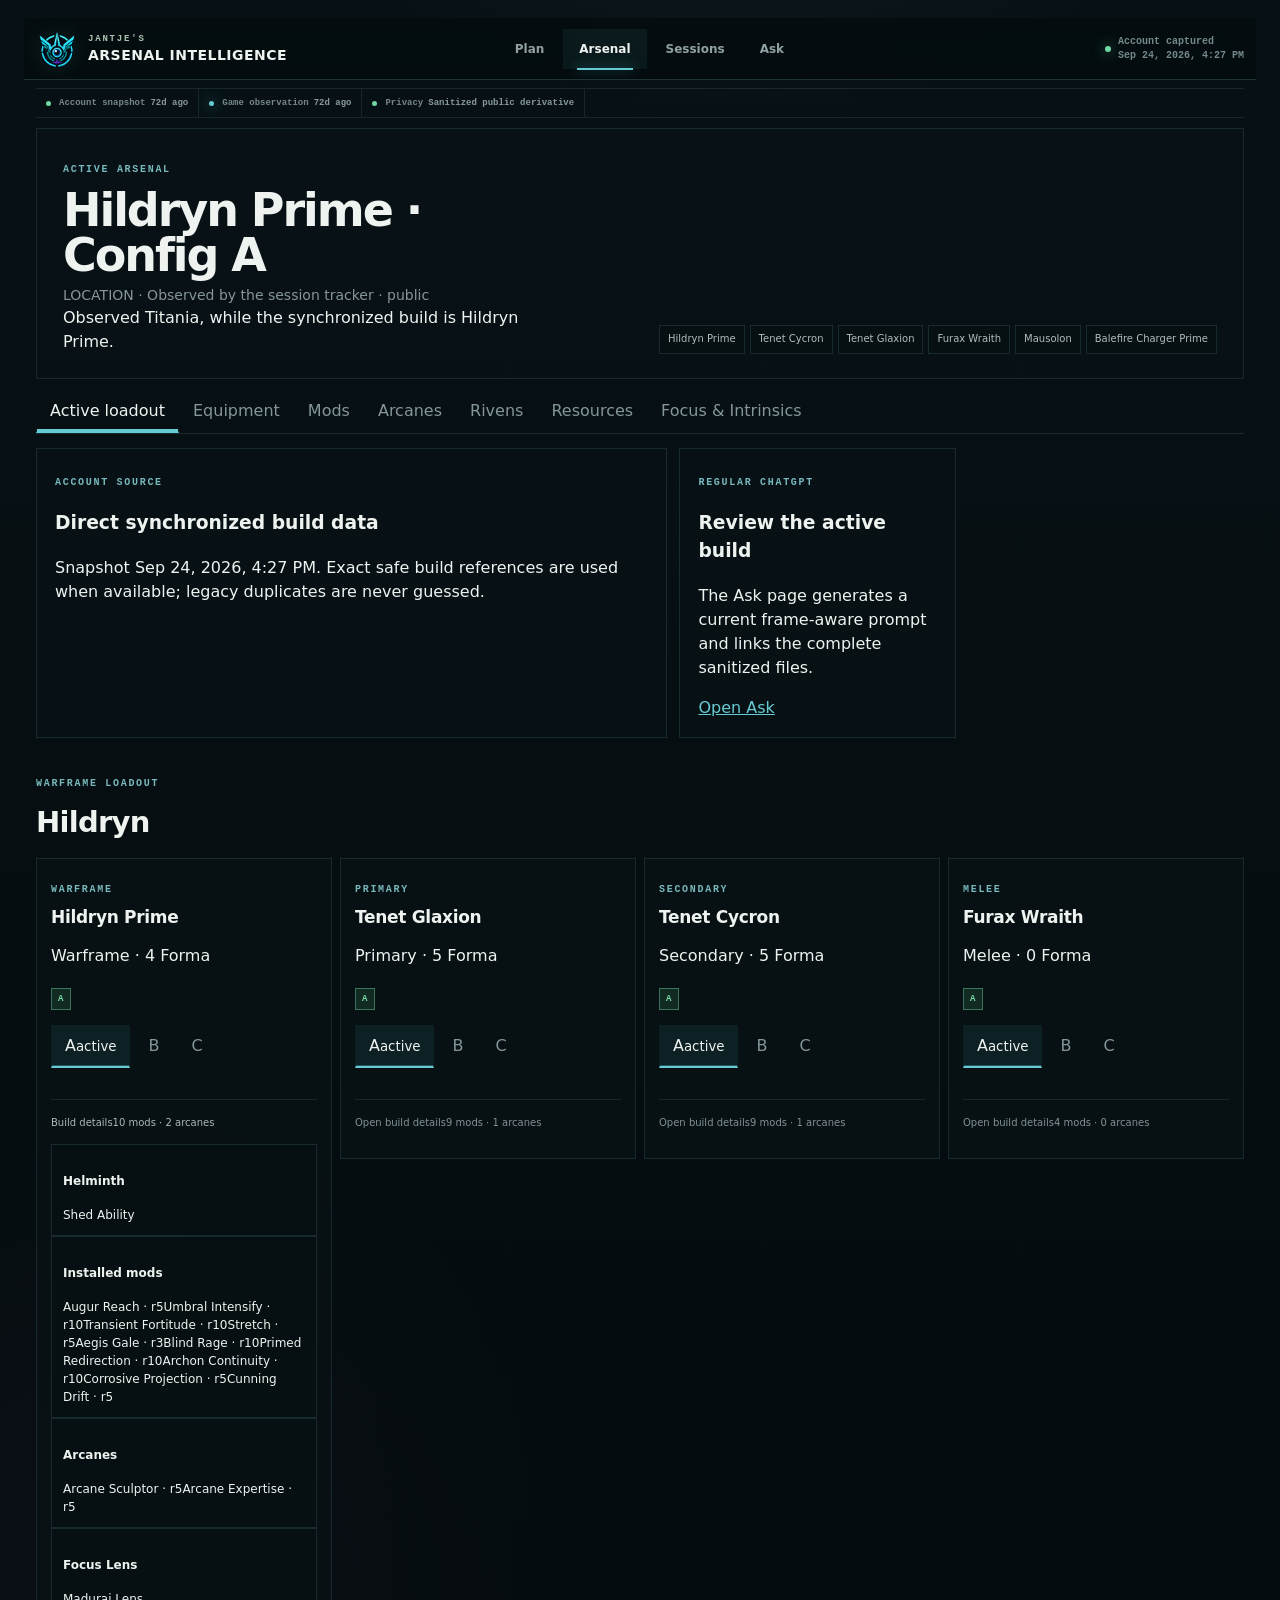
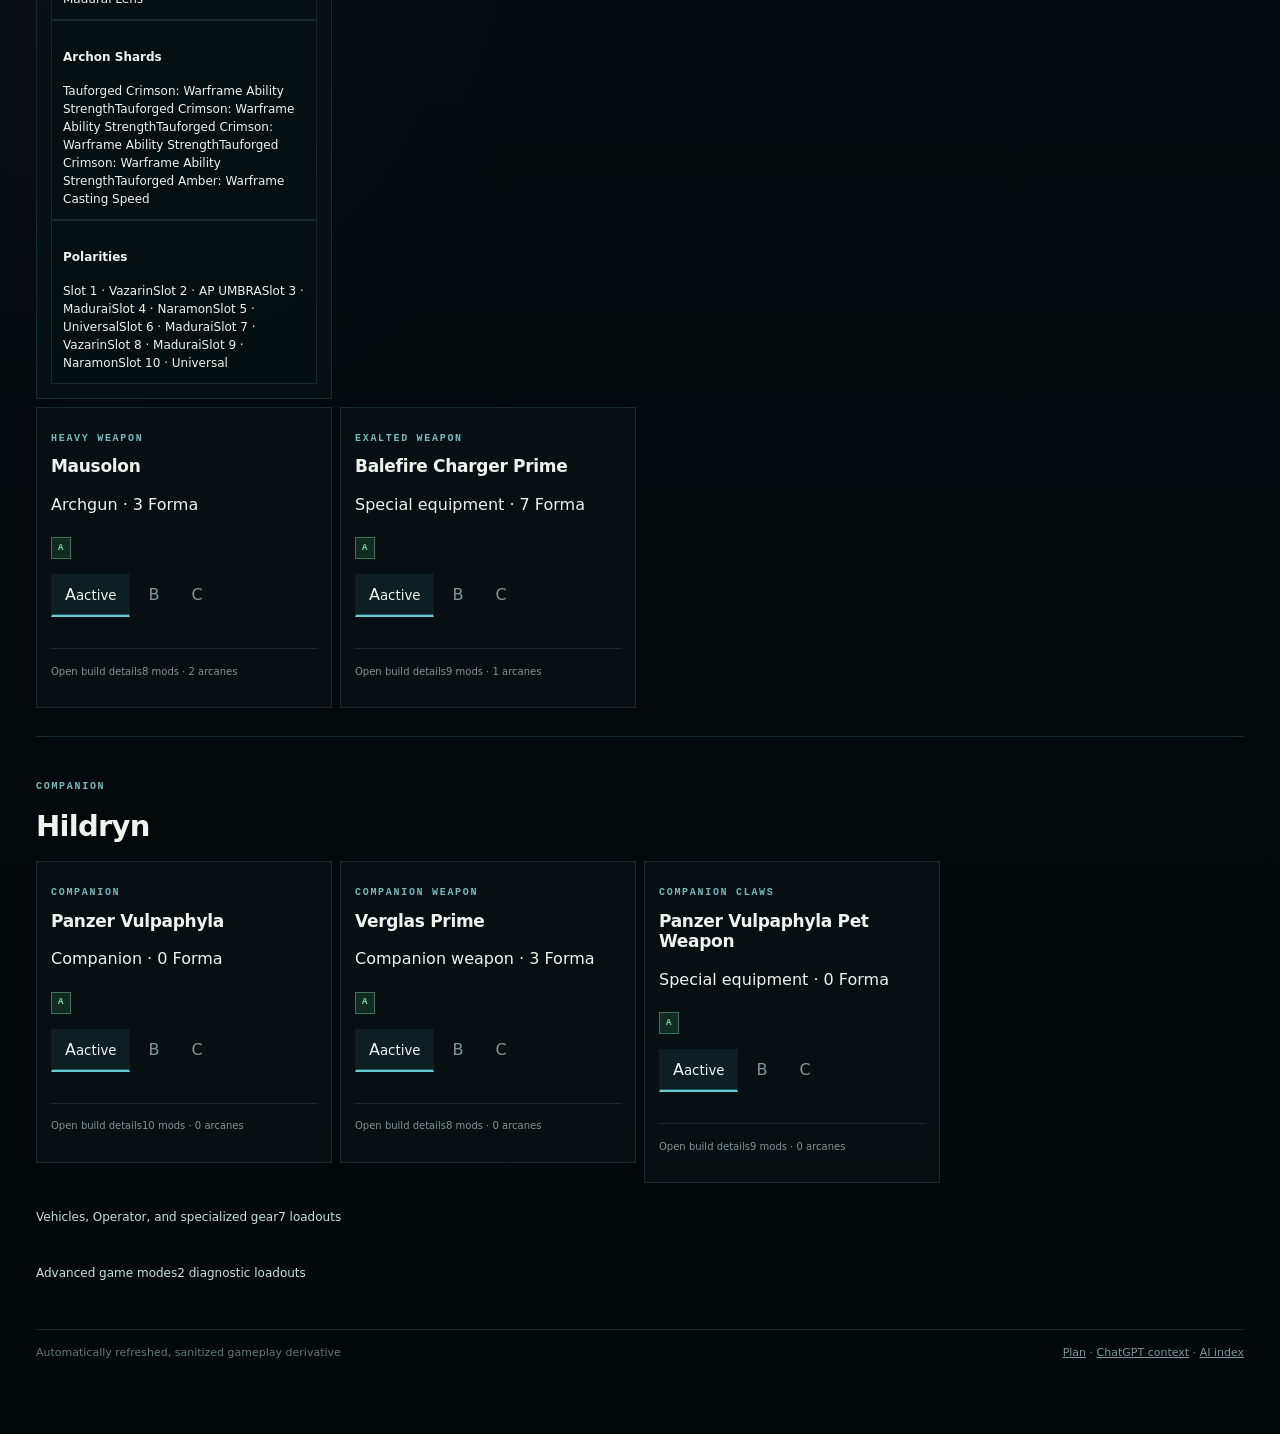
==== commit 8cf70d36: "Redesign tracker as Mara field console" ====
--- a/account.html
+++ b/account.html
@@ -11,8 +11,8 @@
   <meta property="og:image" content="assets/og.png">
   <title>Warframe Arsenal Intelligence</title>
   <link rel="icon" type="image/png" href="assets/arsenal-mark.png">
-  <link rel="stylesheet" href="styles.css?v=20260813c">
-  <link rel="stylesheet" href="account.css?v=20260813c">
+  <link rel="stylesheet" href="styles.css?v=20260926-mara-console1">
+  <link rel="stylesheet" href="account.css?v=20260926-mara-console1">
 </head>
 <body>
   <a class="skip-link" href="#account-app">Skip to Arsenal</a>
@@ -24,6 +24,6 @@
     </div>
   </main>
   <noscript><p class="noscript">This console needs JavaScript to assemble the current public-safe account snapshot.</p></noscript>
-  <script type="module" src="account.js?v=20260813c"></script>
+  <script type="module" src="account.js?v=20260926-mara-console1"></script>
 </body>
 </html>
--- a/styles.css
+++ b/styles.css
@@ -441,6 +441,16 @@
   font-weight: 650;
 }
 
+.freshness-badge a {
+  color: var(--cyan-bright);
+  text-decoration: none;
+}
+
+.freshness-badge a:hover,
+.freshness-badge a:focus-visible {
+  text-decoration: underline;
+}
+
 .freshness-badge.live > i {
   background: var(--cyan);
   box-shadow: 0 0 13px rgba(93, 219, 231, .78);
@@ -1731,3 +1741,837 @@
     box-shadow: none;
   }
 }
+
+/* Prime set-closer view */
+.prime-closeout-hero {
+  display: grid;
+  grid-template-columns: minmax(0, 1.5fr) minmax(310px, .8fr);
+  gap: 14px;
+  margin: 24px 0 14px;
+  padding: 24px;
+  border: 1px solid #35545b;
+  background:
+    radial-gradient(circle at 82% 0%, rgba(93, 219, 231, .10), transparent 38%),
+    linear-gradient(145deg, rgba(14, 35, 40, .98), rgba(7, 18, 22, .99));
+}
+.prime-closeout-hero h2 { margin: 4px 0 6px; font-size: clamp(25px, 3vw, 36px); }
+.prime-closeout-hero p:not(.eyebrow) { margin: 0; color: var(--muted); }
+.prime-closeout-stats {
+  display: grid;
+  grid-template-columns: repeat(3, minmax(0, 1fr));
+  gap: 7px;
+  align-self: stretch;
+}
+.prime-closeout-stats span {
+  display: flex;
+  min-height: 86px;
+  flex-direction: column;
+  justify-content: end;
+  padding: 11px;
+  border: 1px solid var(--line-soft);
+  color: var(--muted);
+  background: rgba(4, 14, 17, .58);
+  font-size: 10px;
+}
+.prime-closeout-stats b { margin-bottom: 6px; color: var(--cyan); font: 750 22px/1 var(--mono); }
+.prime-filter-bar {
+  display: flex;
+  flex-wrap: wrap;
+  gap: 6px;
+  margin: 0 0 16px;
+}
+.prime-filter-bar button {
+  display: inline-flex;
+  min-height: 38px;
+  align-items: center;
+  gap: 9px;
+  padding: 7px 10px;
+  border: 1px solid var(--line);
+  color: var(--muted);
+  background: rgba(7, 18, 22, .78);
+  cursor: pointer;
+}
+.prime-filter-bar button b { color: var(--muted-strong); font: 700 10px var(--mono); }
+.prime-filter-bar button.active {
+  border-color: #4c8189;
+  color: var(--ink);
+  background: rgba(40, 85, 94, .28);
+  box-shadow: inset 0 -2px 0 var(--cyan);
+}
+.prime-group-heading {
+  display: flex;
+  align-items: baseline;
+  justify-content: space-between;
+  gap: 12px;
+  margin: 23px 0 8px;
+}
+.prime-group-heading.second { margin-top: 30px; }
+.prime-group-heading span { color: var(--cyan); font: 760 10px/1.3 var(--mono); letter-spacing: .14em; }
+.prime-group-heading strong { color: var(--muted); font-size: 12px; font-weight: 560; }
+.prime-closeout-list {
+  overflow: hidden;
+  border: 1px solid var(--line);
+  background: rgba(5, 15, 18, .58);
+}
+.prime-closeout-row {
+  display: grid;
+  grid-template-columns: 56px minmax(0, 1fr);
+  gap: 13px;
+  padding: 13px 15px;
+  border-top: 1px solid var(--line-soft);
+}
+.prime-closeout-row:first-child { border-top: 0; }
+.prime-closeout-row:hover { background: rgba(29, 57, 63, .30); }
+.prime-closeout-count {
+  display: grid;
+  width: 44px;
+  height: 44px;
+  place-items: center;
+  border: 1px solid #44676f;
+  color: var(--cyan);
+  background: rgba(16, 41, 47, .70);
+  font: 760 18px/1 var(--mono);
+}
+.prime-closeout-main { min-width: 0; }
+.prime-closeout-title {
+  display: flex;
+  min-width: 0;
+  align-items: center;
+  justify-content: space-between;
+  gap: 12px;
+}
+.prime-closeout-title h3 { margin: 0; font-size: 16px; }
+.prime-part-chips {
+  display: flex;
+  flex-wrap: wrap;
+  gap: 5px;
+  margin-top: 7px;
+}
+.prime-part-chips > span {
+  display: inline-flex;
+  min-height: 26px;
+  align-items: center;
+  padding: 4px 7px;
+  border: 1px solid #345159;
+  color: #d0e1e4;
+  background: rgba(7, 22, 26, .78);
+  font-size: 11px;
+}
+.prime-route-details { margin-top: 8px; }
+.prime-route-details > summary {
+  width: fit-content;
+  color: var(--muted);
+  font-size: 10px;
+  cursor: pointer;
+}
+.prime-route-details[open] > summary { color: var(--cyan); }
+.prime-route-copy {
+  margin-top: 9px;
+  padding: 10px 11px;
+  border-left: 2px solid #365b63;
+  color: var(--muted);
+  background: rgba(4, 14, 17, .46);
+  font-size: 11px;
+}
+.prime-route-copy strong { color: var(--ink-soft); }
+.prime-route-copy p { margin: 6px 0 0; line-height: 1.5; }
+.prime-route-copy details { margin-top: 8px; }
+.prime-long-tail {
+  margin-top: 16px;
+  border: 1px solid var(--line);
+  background: rgba(6, 17, 20, .45);
+}
+.prime-long-tail > summary {
+  padding: 13px 15px;
+  color: var(--muted-strong);
+  cursor: pointer;
+  font: 700 11px/1.4 var(--mono);
+}
+.prime-long-tail .prime-closeout-list { border: 0; border-top: 1px solid var(--line); }
+.prime-session-patch {
+  margin: 0 0 14px;
+  border: 1px solid #4c6250;
+  background: rgba(29, 55, 39, .35);
+}
+.prime-session-patch > summary {
+  display: flex;
+  align-items: center;
+  justify-content: space-between;
+  gap: 12px;
+  padding: 10px 13px;
+  cursor: pointer;
+}
+.prime-session-patch > summary span { color: var(--green); font: 740 9px var(--mono); letter-spacing: .12em; }
+.prime-session-patch > summary strong { color: var(--ink-soft); font-size: 11px; }
+.prime-session-items {
+  display: flex;
+  flex-wrap: wrap;
+  gap: 5px;
+  padding: 0 13px 10px;
+}
+.prime-session-items span {
+  padding: 4px 6px;
+  border: 1px solid rgba(94, 137, 103, .5);
+  color: #bfd9c4;
+  background: rgba(20, 43, 27, .45);
+  font-size: 10px;
+}
+.prime-session-patch > small { display: block; padding: 0 13px 11px; color: var(--muted); }
+
+@media (max-width: 820px) {
+  .prime-closeout-hero { grid-template-columns: 1fr; padding: 18px; }
+  .prime-closeout-stats { grid-template-columns: repeat(3, minmax(0, 1fr)); }
+  .prime-closeout-row { grid-template-columns: 44px minmax(0, 1fr); padding: 12px; }
+  .prime-closeout-count { width: 36px; height: 36px; font-size: 15px; }
+  .prime-closeout-title { align-items: flex-start; flex-direction: column; gap: 6px; }
+}
+@media (max-width: 540px) {
+  .prime-closeout-stats { grid-template-columns: 1fr; }
+  .prime-closeout-stats span { min-height: 56px; }
+  .prime-group-heading { align-items: flex-start; flex-direction: column; gap: 3px; }
+}
+
+/* Mara field-console redesign · 2026-09-26 */
+:root {
+  --ink: #eef3f0;
+  --ink-soft: #cad7d3;
+  --muted: #84969a;
+  --muted-strong: #a8b8ba;
+  --panel: #091215;
+  --panel-raised: #0d191c;
+  --panel-soft: #071013;
+  --line: #22383e;
+  --line-soft: #172a2f;
+  --line-bright: #365960;
+  --cyan: #67cbd3;
+  --cyan-bright: #a8eef1;
+  --cyan-deep: #15363c;
+  --mara-sage: #acc4b1;
+  --mara-silver: #d6dedb;
+  --bg: #050c0f;
+  --bg-deep: #020608;
+  --content: 1880px;
+}
+body {
+  background:
+    radial-gradient(circle at 58% -14%, rgba(68, 115, 120, .18), transparent 35rem),
+    radial-gradient(circle at 8% 52%, rgba(75, 62, 105, .08), transparent 30rem),
+    linear-gradient(180deg, #071115 0, #050c0f 44%, #03080a 100%);
+}
+body::before {
+  background-size: 72px 72px;
+  opacity: .58;
+}
+body::after {
+  top: 104px;
+  right: 0;
+  width: min(44vw, 780px);
+  height: 1px;
+  border: 0;
+  border-radius: 0;
+  background: linear-gradient(90deg, transparent, rgba(103, 203, 211, .16), transparent);
+  box-shadow: none;
+}
+main {
+  width: min(var(--content), 100%);
+  padding: 18px 36px 72px;
+}
+
+.masthead {
+  position: sticky;
+  z-index: 80;
+  top: 0;
+  min-height: 62px;
+  margin: 0 -12px 8px;
+  padding: 9px 12px;
+  border-bottom: 1px solid rgba(42, 67, 73, .72);
+  background: rgba(4, 12, 15, .86);
+  backdrop-filter: blur(18px) saturate(1.08);
+}
+.brand-lockup {
+  min-width: 212px;
+  gap: 10px;
+}
+.brand-mark-image {
+  flex-basis: 42px;
+  width: 42px;
+  height: 42px;
+  filter: drop-shadow(0 0 10px rgba(103, 203, 211, .12));
+}
+.brand-lockup .brand-copy small {
+  color: var(--mara-sage);
+  letter-spacing: .2em;
+}
+.brand-lockup .brand-copy strong {
+  font-size: 14px;
+  letter-spacing: .035em;
+}
+.masthead > .global-nav,
+.masthead > .primary-nav {
+  flex: 1 1 420px;
+  max-width: 510px;
+}
+.global-nav,
+.primary-nav {
+  display: flex;
+  justify-content: center;
+  gap: 3px;
+  border: 0;
+  background: transparent;
+  box-shadow: none;
+}
+.global-nav-link,
+.primary-nav a,
+.primary-nav button {
+  min-height: 40px;
+  padding: 0 16px;
+  color: #90a0a3;
+  background: transparent;
+  font-size: 12px;
+}
+.global-nav-link:hover,
+.primary-nav a:hover,
+.primary-nav button:hover {
+  background: rgba(103, 203, 211, .045);
+}
+.global-nav-link.active,
+.global-nav-link[aria-current="page"],
+.primary-nav .active,
+.primary-nav [aria-current="page"] {
+  color: var(--ink);
+  background: rgba(103, 203, 211, .07);
+}
+
+.sync {
+  min-height: 30px;
+  gap: 7px;
+  color: #75898d;
+  font: 600 10px/1.35 var(--mono);
+}
+.sync i {
+  width: 6px;
+  height: 6px;
+}
+.freshness-strip {
+  flex-wrap: nowrap;
+  gap: 0;
+  margin: 4px 0 10px;
+  overflow-x: auto;
+  border-block: 1px solid rgba(34, 56, 62, .58);
+}
+.freshness-badge {
+  flex: 0 0 auto;
+  min-height: 28px;
+  padding: 4px 10px;
+  border: 0;
+  border-right: 1px solid rgba(34, 56, 62, .58);
+  color: #87999d;
+  background: transparent;
+  font-size: 9px;
+}
+.freshness-badge > i {
+  width: 5px;
+  height: 5px;
+  box-shadow: none;
+}
+.freshness-badge > span > b {
+  color: #75868a;
+  font-weight: 650;
+}
+.hero,
+.overview-card,
+.loadout-summary {
+  border: 1px solid var(--line-soft);
+  border-left: 1px solid var(--line-soft);
+  background: rgba(8, 18, 22, .76);
+  box-shadow: none;
+}
+.hero::before,
+.hero::after,
+.overview-card::before,
+.overview-card::after,
+.loadout-summary::before,
+.loadout-summary::after {
+  display: none;
+}
+
+.hero {
+  display: grid;
+  grid-template-columns: minmax(0, 1.4fr) minmax(420px, .9fr);
+  min-height: 138px;
+  align-items: end;
+  gap: 30px;
+  padding: 24px 26px;
+}
+.home-hero {
+  border-top-color: #31545b;
+  background:
+    linear-gradient(110deg, rgba(14, 34, 39, .86), rgba(6, 15, 18, .83) 60%, rgba(12, 20, 24, .76));
+}
+.page-hero {
+  grid-template-columns: 1fr;
+  min-height: 98px;
+  padding: 20px 4px 17px;
+  border: 0;
+  border-bottom: 1px solid var(--line-soft);
+  background: transparent;
+}
+.hero h1,
+.hero h2 {
+  max-width: 18ch;
+  margin: 4px 0 7px;
+  font-size: clamp(31px, 3.6vw, 46px);
+  font-weight: 650;
+  letter-spacing: -.045em;
+}
+.page-hero h1 {
+  font-size: clamp(27px, 3vw, 38px);
+}
+.eyebrow,
+.need > span,
+.section-kicker,
+.micro-label {
+  color: #78b8bd;
+  font-weight: 700;
+}
+.stat-row {
+  grid-template-columns: repeat(4, minmax(82px, 1fr));
+  gap: 0;
+  border-left: 1px solid var(--line-soft);
+}
+.stat-row > a,
+.stat-row button,
+.stat-tile {
+  min-width: 0;
+  min-height: 70px;
+  padding: 10px 13px;
+  border: 0;
+  border-right: 1px solid var(--line-soft);
+  background: transparent;
+}
+.stat-row > a:hover,
+.stat-row button:hover {
+  background: rgba(103, 203, 211, .045);
+  box-shadow: none;
+}
+.stat-row b,
+.stat-row > a > b,
+.stat-tile b,
+.metric-value {
+  color: var(--mara-silver);
+  font-size: clamp(20px, 2.2vw, 26px);
+  font-weight: 650;
+}
+
+.view-tabs {
+  gap: 0;
+  padding: 11px 0 0;
+  border-bottom: 1px solid var(--line-soft);
+}
+.view-tabs > a,
+.view-tabs button,
+.mode-button,
+.filter-chip,
+.ai-preset {
+  min-height: 40px;
+  padding: 8px 13px;
+}
+.view-tabs > a.active,
+.view-tabs > a[aria-current="page"],
+.view-tabs button.active,
+.view-tabs button[aria-selected="true"] {
+  color: var(--ink);
+  background: transparent;
+  box-shadow: inset 0 -2px 0 var(--cyan);
+}
+.controls,
+.collection-toolbar {
+  margin: 12px 0 15px;
+}
+.search {
+  max-width: 720px;
+  min-height: 42px;
+  padding: 0 12px;
+  border-color: var(--line-soft);
+  background: rgba(5, 13, 16, .66);
+}
+.search:focus-within {
+  border-color: #3e6870;
+  box-shadow: 0 0 0 2px rgba(103, 203, 211, .08);
+}
+.search span {
+  color: #6faeb3;
+  font-size: 17px;
+}
+select,
+.select-control {
+  min-height: 42px;
+  border-color: var(--line-soft);
+  background: rgba(5, 13, 16, .78);
+}
+.card-grid,
+.mobile-card-list {
+  gap: 8px;
+}
+.item-card,
+.slot-card,
+.mobile-data-card,
+.session-card,
+.riven-card,
+.focus-school-card,
+.build-group {
+  border-color: var(--line-soft);
+  background: rgba(8, 18, 21, .76);
+  box-shadow: none;
+  transition: border-color .14s ease, background .14s ease;
+}
+
+.item-card::before,
+.slot-card::before,
+.mobile-data-card::before,
+.session-card::before,
+.riven-card::before,
+.focus-school-card::before,
+.build-group::before {
+  display: none;
+}
+.item-card:hover,
+.slot-card:hover,
+.mobile-data-card:hover,
+.session-card:hover,
+.riven-card:hover,
+.focus-school-card:hover {
+  border-color: #35545b;
+  background: rgba(11, 25, 29, .86);
+  transform: none;
+  box-shadow: none;
+}
+.pill,
+.chip,
+.tag {
+  min-height: 22px;
+  padding: 3px 6px;
+  border-color: #31575e;
+  color: #85c7cc;
+  background: rgba(39, 83, 89, .16);
+  font-size: 9px;
+}
+footer,
+.site-footer {
+  margin-top: 34px;
+  padding-top: 15px;
+  border-top: 1px solid var(--line-soft);
+  color: #64787c;
+}
+.field-console {
+  display: grid;
+  grid-template-columns: minmax(0, 1.06fr) minmax(520px, .94fr);
+  gap: 10px;
+  margin-top: 12px;
+}
+.field-primary,
+.field-panel {
+  min-width: 0;
+  border: 1px solid var(--line-soft);
+  background: rgba(7, 16, 19, .72);
+}
+.field-primary {
+  position: relative;
+  min-height: 430px;
+  padding: 27px 29px 22px;
+  overflow: hidden;
+  background:
+    linear-gradient(130deg, rgba(16, 39, 44, .88), rgba(6, 15, 18, .88) 64%);
+}
+
+.field-primary::before {
+  position: absolute;
+  top: 0;
+  bottom: 0;
+  left: 0;
+  width: 3px;
+  background: linear-gradient(180deg, var(--cyan), rgba(103, 203, 211, .05));
+  content: "";
+}
+.field-label {
+  display: flex;
+  align-items: center;
+  gap: 9px;
+  margin-bottom: 48px;
+  color: #8ca0a3;
+  font: 700 9px/1 var(--mono);
+  letter-spacing: .18em;
+}
+.field-label i {
+  width: 54px;
+  height: 1px;
+  background: linear-gradient(90deg, #5c9ca2, transparent);
+}
+.field-primary h2 {
+  max-width: 16ch;
+  margin: 5px 0 9px;
+  font-size: clamp(34px, 4vw, 56px);
+  font-weight: 620;
+  line-height: .98;
+  letter-spacing: -.05em;
+}
+.field-gap {
+  max-width: 58ch;
+  margin: 0 0 26px;
+  color: var(--ink-soft);
+  font-size: 14px;
+}
+.field-route {
+  display: grid;
+  max-width: 72ch;
+  gap: 5px;
+  padding-top: 15px;
+  border-top: 1px solid var(--line-soft);
+}
+.field-route span {
+  color: #759397;
+  font: 700 9px var(--mono);
+  letter-spacing: .14em;
+}
+.field-route strong {
+  color: var(--mara-sage);
+  font-size: 13px;
+  font-weight: 600;
+}
+.field-steps {
+  max-width: 72ch;
+  margin: 10px 0 0;
+  color: #83969a;
+  font-size: 12px;
+  line-height: 1.55;
+}
+.field-primary-footer {
+  position: absolute;
+  right: 28px;
+  bottom: 20px;
+  left: 29px;
+  display: flex;
+  align-items: end;
+  justify-content: space-between;
+  color: #64787c;
+  font-size: 9px;
+}
+
+.field-stack {
+  display: grid;
+  grid-template-rows: 1fr 1fr;
+  gap: 10px;
+}
+.field-panel {
+  padding: 15px 16px 4px;
+}
+.field-panel > header {
+  display: flex;
+  align-items: end;
+  justify-content: space-between;
+  gap: 12px;
+  margin-bottom: 6px;
+  padding: 0 2px 10px;
+  border-bottom: 1px solid var(--line-soft);
+}
+.field-panel > header h2 {
+  margin: 1px 0 0;
+  font-size: 17px;
+  font-weight: 620;
+  letter-spacing: -.02em;
+}
+.field-panel > header > a {
+  color: #809599;
+  font: 650 9px var(--mono);
+  text-decoration: none;
+  text-transform: uppercase;
+}
+.field-panel > header > a:hover {
+  color: var(--cyan-bright);
+}
+.field-list {
+  display: grid;
+}
+.field-row {
+  display: grid;
+  grid-template-columns: minmax(0, 1fr) auto;
+  gap: 12px;
+  min-height: 58px;
+  align-items: center;
+  padding: 9px 2px;
+  border-top: 1px solid rgba(23, 42, 47, .72);
+}
+.field-row:first-child {
+  border-top: 0;
+}
+.field-row:hover {
+  background: linear-gradient(90deg, rgba(103, 203, 211, .045), transparent 72%);
+}
+.field-row-main {
+  min-width: 0;
+}
+.field-row-main .eyebrow {
+  margin: 0 0 1px;
+  font-size: 8px;
+}
+.field-row-main h3 {
+  margin: 0;
+  color: var(--ink);
+  font-size: 13px;
+  font-weight: 620;
+}
+.field-row-main p:last-child {
+  margin: 2px 0 0;
+  overflow: hidden;
+  color: #788c90;
+  font-size: 10px;
+  text-overflow: ellipsis;
+  white-space: nowrap;
+}
+
+.field-row-tail {
+  display: flex;
+  align-items: center;
+  justify-content: end;
+  gap: 5px;
+  color: #6f8589;
+  font: 650 9px var(--mono);
+  white-space: nowrap;
+}
+.field-empty {
+  margin: 17px 2px;
+  color: #718589;
+  font-size: 11px;
+}
+.field-lower {
+  display: grid;
+  grid-template-columns: minmax(0, 1.25fr) minmax(390px, .75fr);
+  gap: 10px;
+  margin-top: 10px;
+}
+.field-lower .field-panel {
+  padding-bottom: 8px;
+}
+.prime-closeout-hero {
+  border-color: var(--line-soft);
+  background: rgba(7, 16, 19, .72);
+}
+.prime-closeout-list,
+.prime-long-tail,
+.prime-session-patch {
+  border-color: var(--line-soft);
+  background: rgba(7, 16, 19, .62);
+}
+.prime-closeout-row {
+  border-top-color: var(--line-soft);
+}
+.prime-closeout-row:hover {
+  background: rgba(103, 203, 211, .035);
+}
+.prime-closeout-count {
+  border-color: #31545b;
+  color: var(--mara-silver);
+  background: rgba(18, 42, 47, .56);
+}
+.prime-part-chips > span {
+  border-color: #29464c;
+  color: #bacac7;
+  background: rgba(7, 18, 21, .68);
+}
+@media (min-width: 1700px) {
+  .field-primary {
+    min-height: 460px;
+    padding: 32px 36px 25px;
+  }
+  .field-primary-footer {
+    right: 35px;
+    left: 36px;
+  }
+}
+
+@media (max-width: 1180px) {
+  main {
+    padding-inline: 24px;
+  }
+  .hero {
+    grid-template-columns: 1fr;
+  }
+  .stat-row {
+    border-top: 1px solid var(--line-soft);
+    border-left: 0;
+  }
+  .field-console,
+  .field-lower {
+    grid-template-columns: 1fr;
+  }
+  .field-primary {
+    min-height: 360px;
+  }
+  .field-stack {
+    grid-template-columns: repeat(2, minmax(0, 1fr));
+    grid-template-rows: none;
+  }
+}
+@media (max-width: 760px) {
+  main {
+    padding: 12px 14px 64px;
+  }
+  .masthead {
+    margin-inline: -6px;
+    padding-inline: 6px;
+  }
+  .brand-copy {
+    display: none;
+  }
+  .brand-lockup {
+    min-width: 42px;
+  }
+  .sync {
+    display: none;
+  }
+  .global-nav-link,
+  .primary-nav a,
+  .primary-nav button {
+    padding-inline: 11px;
+  }
+  .hero {
+    padding: 19px 17px;
+  }
+  .page-hero {
+    padding-inline: 1px;
+  }
+  .stat-row {
+    grid-template-columns: repeat(2, minmax(0, 1fr));
+  }
+  .field-stack {
+    grid-template-columns: 1fr;
+  }
+  .field-primary {
+    min-height: 390px;
+    padding: 22px 19px;
+  }
+  .field-primary-footer {
+    right: 19px;
+    left: 19px;
+  }
+}
+
+.field-primary {
+  padding-bottom: 70px;
+}
+@media (max-width: 760px) {
+  .field-primary {
+    padding-bottom: 68px;
+  }
+}
+
+@media (max-width: 760px) {
+  .brand-lockup .brand-copy {
+    display: none;
+  }
+  .brand-mark-image {
+    flex-basis: 38px;
+    width: 38px;
+    height: 38px;
+  }
+}
--- a/account.css
+++ b/account.css
@@ -1052,3 +1052,224 @@
     gap: 7px;
   }
 }
+
+/* Mara field-console account surfaces · 2026-09-26 */
+.account-hero {
+  grid-template-columns: minmax(0, .9fr) minmax(540px, 1.1fr);
+  min-height: 142px;
+}
+.account-hero .slot-strip {
+  display: flex;
+  flex-wrap: wrap;
+  justify-content: end;
+  gap: 5px;
+  align-content: end;
+}
+.account-hero .slot-strip span {
+  min-height: 29px;
+  padding: 5px 8px;
+  border: 1px solid var(--line-soft);
+  color: #aebfbc;
+  background: rgba(5, 14, 17, .6);
+  font-size: 10px;
+}
+.account-overview {
+  grid-template-columns: minmax(0, 1.35fr) minmax(360px, .65fr);
+  gap: 8px;
+  margin-top: 10px;
+}
+.account-overview .loadout-summary,
+.overview-card {
+  min-height: 118px;
+  padding: 17px 18px;
+}
+.overview-card h3 {
+  font-weight: 620;
+}
+
+.loadout-section + .loadout-section {
+  margin-top: 28px;
+  border-top-color: var(--line-soft);
+}
+.slot-card-grid {
+  display: grid;
+  grid-template-columns: repeat(4, minmax(0, 1fr));
+  gap: 8px;
+}
+.slot-card {
+  min-height: 122px;
+  padding: 14px;
+}
+.slot-card.current,
+.slot-card[aria-current="true"],
+.build-card.active-build {
+  border-color: #355a61;
+  background: rgba(12, 29, 33, .82);
+  box-shadow: inset 0 1px 0 rgba(103, 203, 211, .08);
+}
+.slot-card .slot-type,
+.build-card .slot-type {
+  color: #79aeb2;
+}
+.build-card .item-topline,
+.slot-card-head {
+  margin-bottom: 2px;
+}
+.build-detail {
+  margin-top: 10px;
+  border-top: 1px solid var(--line-soft);
+}
+.build-detail > summary {
+  color: #819397;
+  font-size: 10px;
+}
+.build-detail[open] > summary {
+  color: #aab9b7;
+}
+.build-group {
+  padding: 11px;
+  background: rgba(5, 14, 17, .5);
+}
+
+.session-list {
+  gap: 8px;
+}
+.session-card {
+  grid-template-columns: minmax(230px, .72fr) minmax(240px, .72fr) minmax(0, 1.35fr);
+  gap: 15px;
+  align-items: start;
+  padding: 16px 18px;
+  background: rgba(7, 16, 19, .72);
+}
+.session-card > header h2 {
+  margin: 3px 0 4px;
+  font-size: 17px;
+  font-weight: 620;
+}
+.session-card > header p {
+  margin: 0;
+  color: #7f9195;
+  font-size: 10px;
+}
+.session-card .session-metrics {
+  align-self: stretch;
+  gap: 0;
+  border-left: 1px solid var(--line-soft);
+}
+.session-card .session-metrics > span {
+  display: flex;
+  min-height: 48px;
+  flex-direction: column;
+  justify-content: center;
+  padding: 5px 11px;
+  border-right: 1px solid var(--line-soft);
+  color: #71868a;
+  font-size: 9px;
+}
+.session-card .session-metrics b {
+  color: var(--mara-silver);
+  font-size: 16px;
+  font-weight: 650;
+}
+
+.session-card .session-gains {
+  align-content: start;
+  gap: 5px;
+}
+.session-card .session-gains .eyebrow {
+  flex-basis: 100%;
+  margin: 0 0 2px;
+}
+.session-card .session-gains > span {
+  min-height: 24px;
+  padding: 4px 6px;
+  border: 1px solid var(--line-soft);
+  color: #9bb0ad;
+  background: rgba(5, 14, 17, .5);
+  font-size: 9px;
+}
+.session-detail {
+  grid-column: 1 / -1;
+  margin-top: 2px;
+  border-top: 1px solid var(--line-soft);
+}
+.session-detail > summary {
+  padding-top: 10px;
+  color: #778b8f;
+  font-size: 10px;
+}
+.session-story {
+  padding-top: 10px;
+}
+.chatgpt-panel,
+.ai-panel {
+  border-color: #443d59;
+  border-left-width: 1px;
+  background:
+    radial-gradient(circle at 93% 3%, rgba(123, 92, 184, .1), transparent 28%),
+    rgba(11, 15, 23, .82);
+  box-shadow: none;
+}
+.chatgpt-panel::before,
+.ai-panel::before {
+  display: none;
+}
+.chatgpt-panel h2,
+.ai-panel h2 {
+  font-weight: 620;
+}
+
+.focus-school-card,
+.resource-group,
+.intrinsic-group {
+  background: rgba(7, 16, 19, .72);
+  border-color: var(--line-soft);
+}
+.progress {
+  height: 4px;
+  background: #132429;
+}
+.progress > span {
+  background: linear-gradient(90deg, #315f64, var(--cyan));
+  box-shadow: none;
+}
+@media (max-width: 1250px) {
+  .account-hero {
+    grid-template-columns: 1fr;
+  }
+  .account-hero .slot-strip {
+    justify-content: start;
+  }
+  .slot-card-grid {
+    grid-template-columns: repeat(2, minmax(0, 1fr));
+  }
+  .session-card {
+    grid-template-columns: minmax(210px, .75fr) minmax(0, 1.25fr);
+  }
+  .session-card .session-gains {
+    grid-column: 1 / -1;
+  }
+}
+@media (max-width: 720px) {
+  .slot-card-grid {
+    grid-template-columns: 1fr;
+  }
+  .session-card {
+    grid-template-columns: 1fr;
+  }
+  .session-card .session-gains,
+  .session-detail {
+    grid-column: auto;
+  }
+  .session-card .session-metrics {
+    border-left: 0;
+    border-top: 1px solid var(--line-soft);
+  }
+  .account-overview {
+    grid-template-columns: 1fr;
+  }
+}
+
+.slot-card-grid {
+  align-items: start;
+}
